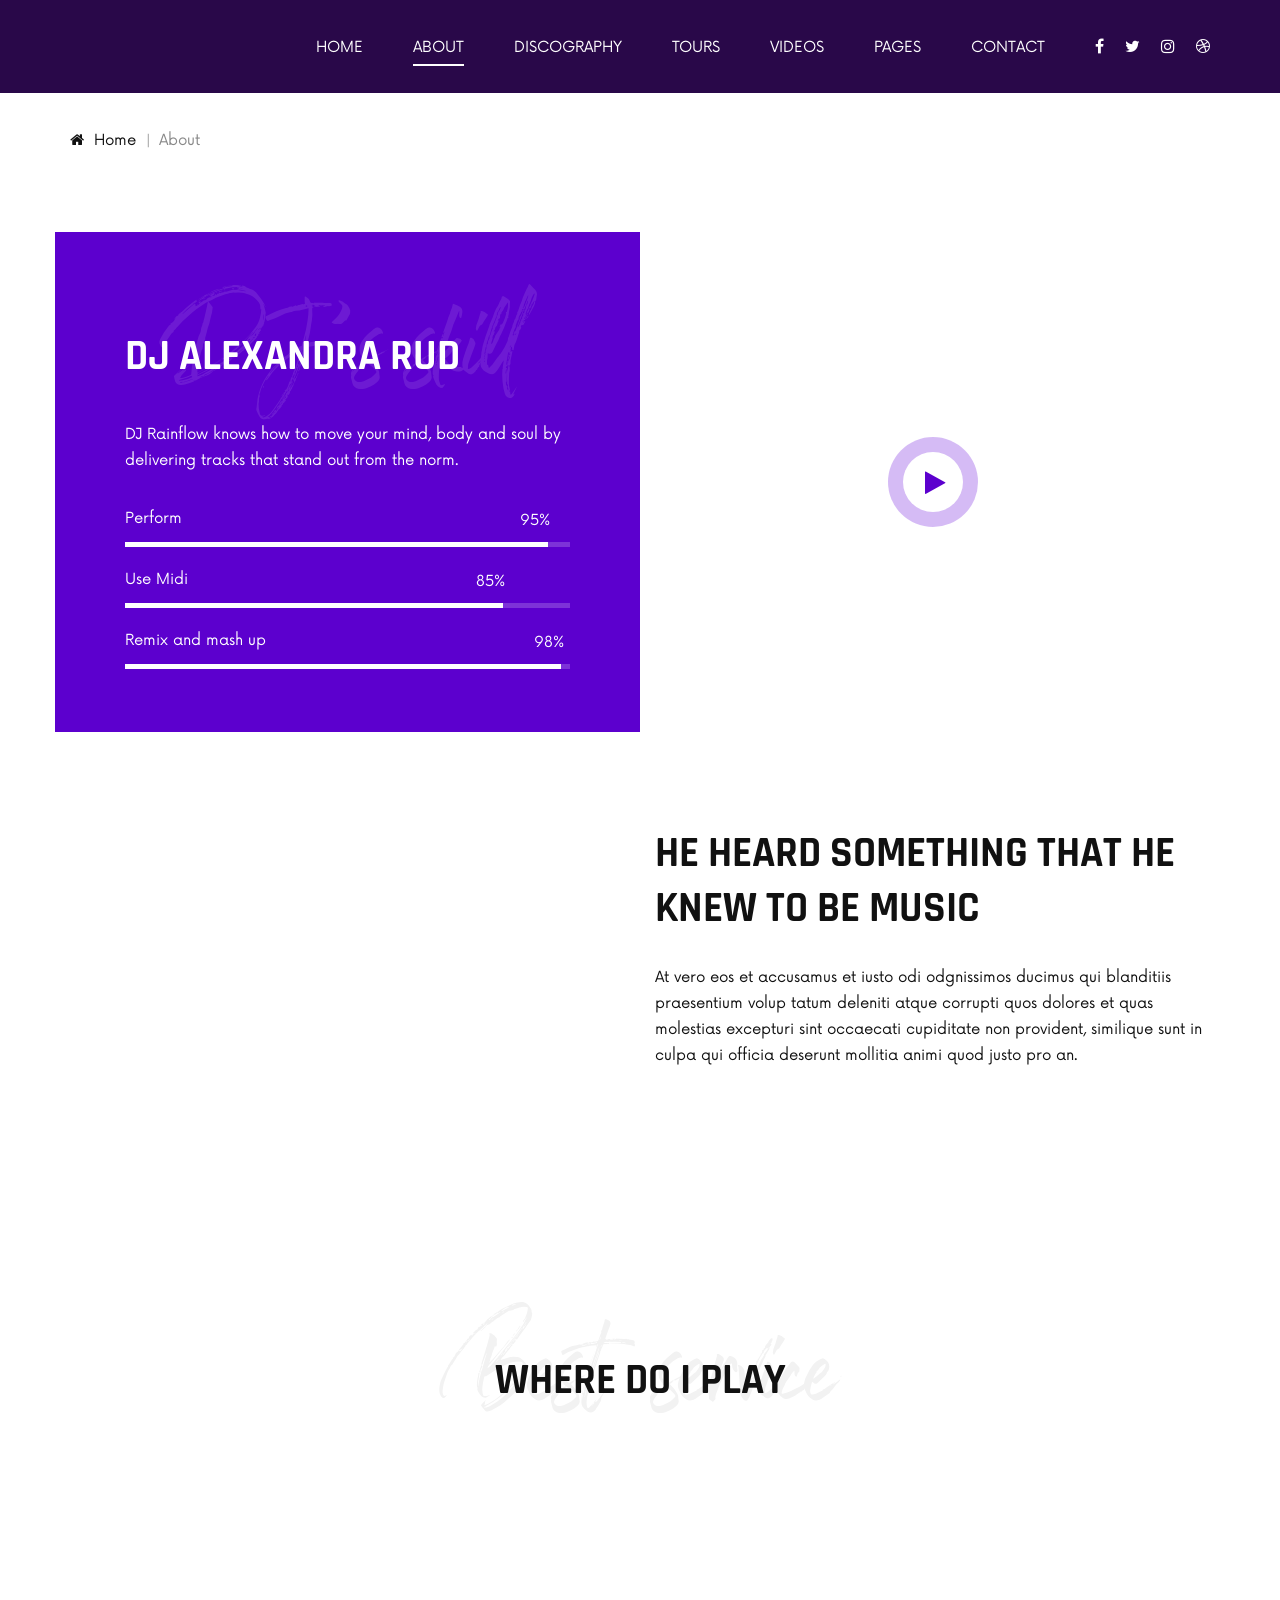
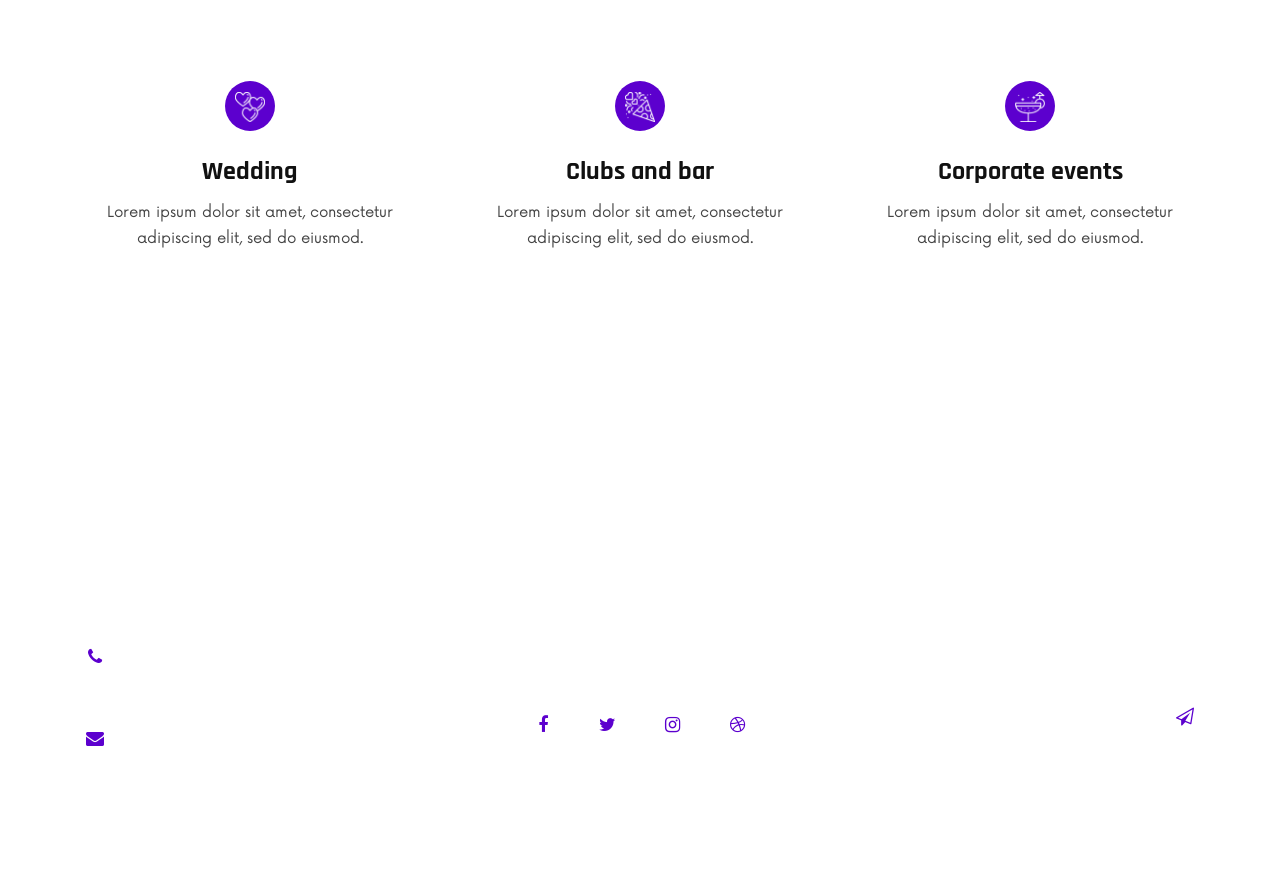
==== about.html @ 5b2b5be5 "git commit -m "Initial commit"" ====
<!DOCTYPE html>
<html lang="zxx">

<head>
    <meta charset="UTF-8">
    <meta name="description" content="DJoz Template">
    <meta name="keywords" content="DJoz, unica, creative, html">
    <meta name="viewport" content="width=device-width, initial-scale=1.0">
    <meta http-equiv="X-UA-Compatible" content="ie=edge">
    <title>DJoz | Template</title>

    <!-- Google Font -->
    <link href="https://fonts.googleapis.com/css2?family=Rajdhani:wght@400;500;600;700&display=swap" rel="stylesheet">

    <!-- Css Styles -->
    <link rel="stylesheet" href="css/bootstrap.min.css" type="text/css">
    <link rel="stylesheet" href="css/font-awesome.min.css" type="text/css">
    <link rel="stylesheet" href="css/barfiller.css" type="text/css">
    <link rel="stylesheet" href="css/nowfont.css" type="text/css">
    <link rel="stylesheet" href="css/rockville.css" type="text/css">
    <link rel="stylesheet" href="css/magnific-popup.css" type="text/css">
    <link rel="stylesheet" href="css/owl.carousel.min.css" type="text/css">
    <link rel="stylesheet" href="css/slicknav.min.css" type="text/css">
    <link rel="stylesheet" href="css/style.css" type="text/css">
</head>

<body>
    <!-- Page Preloder -->
    <div id="preloder">
        <div class="loader"></div>
    </div>

    <!-- Header Section Begin -->
    <header class="header header--normal">
        <div class="container">
            <div class="row">
                <div class="col-lg-2 col-md-2">
                    <div class="header__logo">
                        <a href="./index.html"><img src="img/logo.png" alt=""></a>
                    </div>
                </div>
                <div class="col-lg-10 col-md-10">
                    <div class="header__nav">
                        <nav class="header__menu mobile-menu">
                            <ul>
                                <li><a href="./index.html">Home</a></li>
                                <li class="active"><a href="./about.html">About</a></li>
                                <li><a href="./discography.html">Discography</a></li>
                                <li><a href="./tours.html">Tours</a></li>
                                <li><a href="./videos.html">Videos</a></li>
                                <li><a href="#">Pages</a>
                                    <ul class="dropdown">
                                        <li><a href="./about.html">About</a></li>
                                        <li><a href="./blog.html">Blog</a></li>
                                        <li><a href="./blog-details.html">Blog Details</a></li>
                                    </ul>
                                </li>
                                <li><a href="./contact.html">Contact</a></li>
                            </ul>
                        </nav>
                        <div class="header__right__social">
                            <a href="#"><i class="fa fa-facebook"></i></a>
                            <a href="#"><i class="fa fa-twitter"></i></a>
                            <a href="#"><i class="fa fa-instagram"></i></a>
                            <a href="#"><i class="fa fa-dribbble"></i></a>
                        </div>
                    </div>
                </div>
            </div>
            <div id="mobile-menu-wrap"></div>
        </div>
    </header>
    <!-- Header Section End -->

    <!-- Breadcrumb Begin -->
    <div class="breadcrumb-option">
        <div class="container">
            <div class="row">
                <div class="col-lg-12">
                    <div class="breadcrumb__links">
                        <a href="#"><i class="fa fa-home"></i> Home</a>
                        <span>About</span>
                    </div>
                </div>
            </div>
        </div>
    </div>
    <!-- Breadcrumb End -->

    <!-- Skills Section Begin -->
    <section class="skills spad">
        <div class="container">
            <div class="row">
                <div class="col-lg-6 p-0">
                    <div class="skills__content">
                        <div class="section-title">
                            <h2>DJ Alexandra Rud</h2>
                            <h1>DJ’s skill</h1>
                        </div>
                        <p>DJ Rainflow knows how to move your mind, body and soul by delivering tracks that stand out
                            from the norm.</p>
                        <div class="skill__bar__item">
                            <p>Perform</p>
                            <div id="bar1" class="barfiller">
                                <span class="tip"></span>
                                <span class="fill" data-percentage="95"></span>
                            </div>
                        </div>
                        <div class="skill__bar__item">
                            <p>Use Midi</p>
                            <div id="bar2" class="barfiller">
                                <span class="tip"></span>
                                <span class="fill" data-percentage="85"></span>
                            </div>
                        </div>
                        <div class="skill__bar__item">
                            <p>Remix and mash up</p>
                            <div id="bar3" class="barfiller">
                                <span class="tip"></span>
                                <span class="fill" data-percentage="98"></span>
                            </div>
                        </div>
                    </div>
                </div>
                <div class="col-lg-6 p-0">
                    <div class="skills__video set-bg" data-setbg="img/skill-video.jpg">
                        <a href="https://www.youtube.com/watch?v=S19UcWdOA-I?autoplay=1" class="play-btn video-popup"><i class="fa fa-play"></i></a>
                    </div>
                </div>
            </div>
        </div>
    </section>
    <!-- Skills Section End -->

    <!-- About Section Begin -->
    <section class="about about--page spad">
        <div class="container">
            <div class="row">
                <div class="col-lg-6">
                    <div class="about__pic">
                        <img src="img/about/about.png" alt="">
                    </div>
                </div>
                <div class="col-lg-6">
                    <div class="about__text">
                        <div class="section-title">
                            <h2>He heard something that he knew to be music</h2>
                        </div>
                        <p>At vero eos et accusamus et iusto odi odgnissimos ducimus qui blanditiis praesentium volup
                            tatum deleniti atque corrupti quos dolores et quas molestias excepturi sint occaecati
                            cupiditate non provident, similique sunt in culpa qui officia deserunt mollitia animi quod
                            justo pro an.</p>
                        <img src="img/about/signature.png" alt="">
                    </div>
                </div>
            </div>
        </div>
    </section>
    <!-- About Section End -->

    <!-- About Pic Begin -->
    <div class="about-pic">
        <div class="container-fluid">
            <div class="row">
                <div class="col-lg-6">
                    <div class="row">
                        <div class="col-lg-4 col-md-4 col-sm-4 p-0">
                            <img src="img/about/ap-1.jpg" alt="">
                            <img src="img/about/ap-2.jpg" alt="">
                        </div>
                        <div class="col-lg-8 col-md-8 col-sm-8 p-0">
                            <img src="img/about/ap-3.jpg" alt="">
                        </div>
                    </div>
                </div>
                <div class="col-lg-6">
                    <div class="row">
                        <div class="col-lg-8 col-md-8 col-sm-8 p-0">
                            <img src="img/about/ap-4.jpg" alt="">
                        </div>
                        <div class="col-lg-4 col-md-4 col-sm-4 p-0">
                            <img src="img/about/ap-5.jpg" alt="">
                        </div>
                        <div class="col-lg-4 col-md-4 col-sm-4 p-0">
                            <img src="img/about/ap-6.jpg" alt="">
                        </div>
                        <div class="col-lg-8 col-md-8 col-sm-8 p-0">
                            <img src="img/about/ap-7.jpg" alt="">
                        </div>
                    </div>
                </div>
            </div>
        </div>
    </div>
    <!-- About Pic End -->

    <!-- About Services Section Begin -->
    <section class="about-services spad">
        <div class="container">
            <div class="row">
                <div class="col-lg-12">
                    <div class="section-title center-title">
                        <h2>WHERE DO I PLAY</h2>
                        <h1>Best service</h1>
                    </div>
                </div>
            </div>
            <div class="row">
                <div class="col-lg-4 col-md-6 col-sm-6">
                    <div class="about__services__item">
                        <div class="about__services__item__pic set-bg" data-setbg="img/services/as-1.jpg">
                            <div class="icon">
                                <img src="img/services/as-icon-1.png" alt="">
                            </div>
                        </div>
                        <div class="about__services__item__text">
                            <h4>Wedding</h4>
                            <p>Lorem ipsum dolor sit amet, consectetur adipiscing elit, sed do eiusmod.</p>
                        </div>
                    </div>
                </div>
                <div class="col-lg-4 col-md-6 col-sm-6">
                    <div class="about__services__item">
                        <div class="about__services__item__pic set-bg" data-setbg="img/services/as-2.jpg">
                            <div class="icon">
                                <img src="img/services/as-icon-2.png" alt="">
                            </div>
                        </div>
                        <div class="about__services__item__text">
                            <h4>Clubs and bar</h4>
                            <p>Lorem ipsum dolor sit amet, consectetur adipiscing elit, sed do eiusmod.</p>
                        </div>
                    </div>
                </div>
                <div class="col-lg-4 col-md-6 col-sm-6">
                    <div class="about__services__item">
                        <div class="about__services__item__pic set-bg" data-setbg="img/services/as-3.jpg">
                            <div class="icon">
                                <img src="img/services/as-icon-3.png" alt="">
                            </div>
                        </div>
                        <div class="about__services__item__text">
                            <h4>Corporate events</h4>
                            <p>Lorem ipsum dolor sit amet, consectetur adipiscing elit, sed do eiusmod.</p>
                        </div>
                    </div>
                </div>
            </div>
        </div>
    </section>
    <!-- About Services Section End -->

    <!-- Footer Section Begin -->
    <footer class="footer footer--normal spad set-bg" data-setbg="img/footer-bg.png">
        <div class="container">
            <div class="row">
                <div class="col-lg-3 col-md-6">
                    <div class="footer__address">
                        <ul>
                            <li>
                                <i class="fa fa-phone"></i>
                                <p>Phone</p>
                                <h6>+91 999 999 9999</h6>
                            </li>
                            <li>
                                <i class="fa fa-envelope"></i>
                                <p>Email</p>
                                <h6>DJ.Music@gmail.com</h6>
                            </li>
                        </ul>
                    </div>
                </div>
                <div class="col-lg-4 offset-lg-1 col-md-6">
                    <div class="footer__social">
                        <h2>DJoz</h2>
                        <div class="footer__social__links">
                            <a href="#"><i class="fa fa-facebook"></i></a>
                            <a href="#"><i class="fa fa-twitter"></i></a>
                            <a href="#"><i class="fa fa-instagram"></i></a>
                            <a href="#"><i class="fa fa-dribbble"></i></a>
                        </div>
                    </div>
                </div>
                <div class="col-lg-3 offset-lg-1 col-md-6">
                    <div class="footer__newslatter">
                        <h4>Stay With me</h4>
                        <form action="#">
                            <input type="text" placeholder="Email">
                            <button type="submit"><i class="fa fa-send-o"></i></button>
                        </form>
                    </div>
                </div>
            </div>
        </div>
    </footer>
    <!-- Footer Section End -->

    <!-- Js Plugins -->
    <script src="js/jquery-3.3.1.min.js"></script>
    <script src="js/bootstrap.min.js"></script>
    <script src="js/jquery.magnific-popup.min.js"></script>
    <script src="js/jquery.nicescroll.min.js"></script>
    <script src="js/jquery.barfiller.js"></script>
    <script src="js/jquery.countdown.min.js"></script>
    <script src="js/jquery.slicknav.js"></script>
    <script src="js/owl.carousel.min.js"></script>
    <script src="js/main.js"></script>

    <!-- Music Plugin -->
    <script src="js/jquery.jplayer.min.js"></script>
    <script src="js/jplayerInit.js"></script>
</body>

</html>
---- css/barfiller.css ----
.barfiller {
    width:100%;
    height:12px;
    background:#fcfcfc;
    border:1px solid #ccc;
    position:relative;
    margin-bottom:20px;
    box-shadow: inset 1px 4px 9px -6px rgba(0,0,0,.5); 
    -moz-box-shadow: inset 1px 4px 9px -6px rgba(0,0,0,.5); 
}

.barfiller .fill {
    display:block;
    position:relative;
    width:0px;
    height:100%;
    background:#333;
    z-index:1;
}

.barfiller .tipWrap {
    display:none;
}

.barfiller .tip {
    margin-top:-30px;
    padding:2px 4px;
    font-size:11px;
    color:#fff;
    left:0px;
    position:absolute;
    z-index:2;
    background: #333;
} 

.barfiller .tip:after {
    border:solid;
    border-color:rgba(0,0,0,.8) transparent;
    border-width:6px 6px 0 6px;
    content:"";
    display:block;
    position:absolute;
    left:9px;
    top:100%;
    z-index:9
}
---- css/nowfont.css ----
/* #### Generated By: http://www.cufonfonts.com #### */

@font-face {
font-family: 'Now Regular';
font-style: normal;
font-weight: normal;
src: local('Now Regular'), url('../fonts/Now-Regular.woff') format('woff');
}


@font-face {
font-family: 'Now Thin';
font-style: normal;
font-weight: normal;
src: local('Now Thin'), url('../fonts/Now-Thin.woff') format('woff');
}


@font-face {
font-family: 'Now Light';
font-style: normal;
font-weight: normal;
src: local('Now Light'), url('../fonts/Now-Light.woff') format('woff');
}


@font-face {
font-family: 'Now Medium';
font-style: normal;
font-weight: normal;
src: local('Now Medium'), url('../fonts/Now-Medium.woff') format('woff');
}


@font-face {
font-family: 'Now Bold';
font-style: normal;
font-weight: normal;
src: local('Now Bold'), url('../fonts/Now-Bold.woff') format('woff');
}


@font-face {
font-family: 'Now Black';
font-style: normal;
font-weight: normal;
src: local('Now Black'), url('../fonts/Now-Black.woff') format('woff');
}
---- css/rockville.css ----
@font-face {
font-family: 'Rockville Solid Regular';
font-style: normal;
font-weight: normal;
src: local('Rockville Solid Regular'), url('../fonts/Rockville Solid.woff') format('woff');
}
---- css/style.css ----
/******************************************************************
  Template Name: DJoz
  Description:  DJoz Music HTML Template
  Author: Colorlib
  Author URI: https://colorlib.com
  Version: 1.0
  Created: Colorlib
******************************************************************/

/*------------------------------------------------------------------
[Table of contents]

1.  Template default CSS
	1.1	Variables
	1.2	Mixins
	1.3	Flexbox
	1.4	Reset
2.  Helper Css
3.  Header Section
4.  Hero Section
5.  Services Section
6.  Track Section
7.  Countdown Section
8.  Team Section
9.  Contact
10.  Footer Style
-------------------------------------------------------------------*/

/*----------------------------------------*/

/* Template default CSS
/*----------------------------------------*/

html,
body {
	height: 100%;
	font-family: "Now Regular";
	-webkit-font-smoothing: antialiased;
}

h1,
h2,
h3,
h4,
h5,
h6 {
	margin: 0;
	color: #111111;
	font-weight: 400;
	font-family: "Rajdhani", sans-serif;
}

h1 {
	font-size: 70px;
}

h2 {
	font-size: 36px;
}

h3 {
	font-size: 30px;
}

h4 {
	font-size: 24px;
}

h5 {
	font-size: 18px;
}

h6 {
	font-size: 16px;
}

p {
	font-size: 15px;
	font-family: "Now Regular";
	color: #444444;
	font-weight: 400;
	line-height: 26px;
	margin: 0 0 15px 0;
}

img {
	max-width: 100%;
}

input:focus,
select:focus,
button:focus,
textarea:focus {
	outline: none;
}

a:hover,
a:focus {
	text-decoration: none;
	outline: none;
	color: #ffffff;
}

ul,
ol {
	padding: 0;
	margin: 0;
}

/*---------------------
  Helper CSS
-----------------------*/

.section-title {
	margin-bottom: 40px;
	position: relative;
	z-index: 1;
}

.section-title.center-title {
	text-align: center;
}

.section-title h2 {
	font-size: 42px;
	color: #111111;
	font-weight: 700;
	text-transform: uppercase;
}

.section-title h1 {
	font-size: 100px;
	color: #f2f2f2;
	font-family: "Rockville Solid Regular";
	position: absolute;
	left: 0;
	top: -45px;
	width: 100%;
	z-index: -1;
}

.set-bg {
	background-repeat: no-repeat;
	background-size: cover;
	background-position: top center;
}

.spad {
	padding-top: 100px;
	padding-bottom: 100px;
}

.text-white h1,
.text-white h2,
.text-white h3,
.text-white h4,
.text-white h5,
.text-white h6,
.text-white p,
.text-white span,
.text-white li,
.text-white a {
	color: #fff;
}

/* buttons */

.primary-btn {
	display: inline-block;
	font-size: 15px;
	text-transform: uppercase;
	padding: 14px 25px 12px;
	color: #ffffff;
	background: #5c00ce;
	letter-spacing: 2px;
}

.primary-btn.border-btn {
	background: transparent;
	border: 2px solid #5c00ce;
	color: #111111;
}

.site-btn {
	font-size: 15px;
	color: #ffffff;
	background: #5c00ce;
	font-weight: 700;
	letter-spacing: 2px;
	border: none;
	text-transform: uppercase;
	display: inline-block;
	padding: 14px 30px;
	width: 100%;
}

/* Preloder */

#preloder {
	position: fixed;
	width: 100%;
	height: 100%;
	top: 0;
	left: 0;
	z-index: 999999;
	background: #000;
}

.loader {
	width: 40px;
	height: 40px;
	position: absolute;
	top: 50%;
	left: 50%;
	margin-top: -13px;
	margin-left: -13px;
	border-radius: 60px;
	animation: loader 0.8s linear infinite;
	-webkit-animation: loader 0.8s linear infinite;
}

@keyframes loader {
	0% {
		-webkit-transform: rotate(0deg);
		transform: rotate(0deg);
		border: 4px solid #f44336;
		border-left-color: transparent;
	}
	50% {
		-webkit-transform: rotate(180deg);
		transform: rotate(180deg);
		border: 4px solid #673ab7;
		border-left-color: transparent;
	}
	100% {
		-webkit-transform: rotate(360deg);
		transform: rotate(360deg);
		border: 4px solid #f44336;
		border-left-color: transparent;
	}
}

@-webkit-keyframes loader {
	0% {
		-webkit-transform: rotate(0deg);
		border: 4px solid #f44336;
		border-left-color: transparent;
	}
	50% {
		-webkit-transform: rotate(180deg);
		border: 4px solid #673ab7;
		border-left-color: transparent;
	}
	100% {
		-webkit-transform: rotate(360deg);
		border: 4px solid #f44336;
		border-left-color: transparent;
	}
}

/*---------------------
  Header
-----------------------*/

.header {
	background: rgba(42, 1, 74, 0.5);
	position: absolute;
	left: 0;
	top: 0;
	width: 100%;
	z-index: 9;
}

.header.header--normal {
	position: relative;
	background: #290849;
}

.header__logo {
	padding: 20px 0 25px;
}

.header__logo a {
	display: inline-block;
}

.header__nav {
	text-align: right;
}

.header__menu {
	padding: 31px 0 27px;
	display: inline-block;
	margin-right: 45px;
}

.header__menu ul li {
	list-style: none;
	display: inline-block;
	margin-right: 45px;
	position: relative;
}

.header__menu ul li.active a:after {
	opacity: 1;
}

.header__menu ul li:hover a:after {
	opacity: 1;
}

.header__menu ul li:hover .dropdown {
	top: 34px;
	opacity: 1;
	visibility: visible;
}

.header__menu ul li:last-child {
	margin-right: 0;
}

.header__menu ul li .dropdown {
	position: absolute;
	left: 0;
	top: 56px;
	width: 150px;
	background: #111111;
	text-align: left;
	padding: 2px 0;
	z-index: 9;
	opacity: 0;
	visibility: hidden;
	-webkit-transition: all, 0.3s;
	-o-transition: all, 0.3s;
	transition: all, 0.3s;
}

.header__menu ul li .dropdown li {
	display: block;
	margin-right: 0;
}

.header__menu ul li .dropdown li a {
	font-size: 14px;
	color: #ffffff;
	font-weight: 400;
	padding: 8px 20px;
	text-transform: capitalize;
}

.header__menu ul li .dropdown li a:after {
	display: none;
}

.header__menu ul li a {
	font-size: 15px;
	text-transform: uppercase;
	color: #ffffff;
	display: block;
	padding: 6px 0;
	position: relative;
}

.header__menu ul li a:after {
	position: absolute;
	left: 0;
	bottom: 0;
	width: 100%;
	height: 2px;
	background: #ffffff;
	content: "";
	-webkit-transition: all, 0.5s;
	-o-transition: all, 0.5s;
	transition: all, 0.5s;
	opacity: 0;
}

.header__right__social {
	display: inline-block;
}

.header__right__social a {
	display: inline-block;
	font-size: 16px;
	color: #ffffff;
	margin-right: 16px;
}

.header__right__social a:last-child {
	margin-right: 0;
}

.slicknav_menu {
	display: none;
}

/*---------------------
  Hero
-----------------------*/

.hero {
	padding-top: 400px;
	padding-bottom: 295px;
	position: relative;
}

.hero__text {
	text-align: center;
}

.hero__text span {
	color: #ffffff;
	text-transform: uppercase;
	letter-spacing: 6px;
}

.hero__text h1 {
	font-size: 110px;
	font-family: "Rockville Solid Regular";
	color: #ffffff;
	margin-bottom: 20px;
	margin-top: 22px;
}

.hero__text p {
	color: #ffffff;
	margin-bottom: 20px;
}

.hero__text .play-btn {
	font-size: 26px;
	color: #5c00ce;
	height: 90px;
	width: 90px;
	border-radius: 50%;
	background: rgba(255, 255, 255, 0.3);
	display: inline-block;
	line-height: 90px;
	text-align: center;
	position: relative;
	z-index: 1;
}

.hero__text .play-btn i {
	position: relative;
	top: 2px;
	left: 2px;
}

.hero__text .play-btn:after {
	position: absolute;
	left: 15px;
	top: 15px;
	height: 60px;
	width: 60px;
	background: #ffffff;
	border-radius: 50%;
	content: "";
	z-index: -1;
}

.linear__icon {
	position: absolute;
	left: 50%;
	bottom: 0;
	margin-left: -16px;
	-webkit-animation: mymove 0.5s infinite alternate;
	animation: mymove 0.5s infinite alternate;
}

.linear__icon i {
	font-size: 50px;
	color: #5c00ce;
}

@-webkit-keyframes mymove {
	0% {
		bottom: 0;
	}
	100% {
		bottom: -10px;
	}
}

@keyframes mymove {
	0% {
		bottom: 0;
	}
	100% {
		bottom: -10px;
	}
}

/*---------------------
  Events
-----------------------*/

.event {
	padding-bottom: 60px;
}

.event .section-title {
	margin-bottom: 10px;
	position: relative;
}

.event .section-title:after {
	position: absolute;
	right: 46px;
	top: 25px;
	height: 2px;
	width: 775px;
	background: rgba(225, 225, 225, 0.3);
	content: "";
	z-index: -1;
}

.event__slider .col-lg-4 {
	max-width: 100%;
}

.event__slider.owl-carousel .owl-stage-outer {
	padding-top: 30px;
	padding-bottom: 40px;
}

.event__slider.owl-carousel .owl-nav {
	position: absolute;
	right: 15px;
	top: -50px;
}

.event__slider.owl-carousel .owl-nav button {
	font-size: 22px;
	color: #111111;
	opacity: 0.5;
	margin-right: 10px;
}

.event__slider.owl-carousel .owl-nav button:last-child {
	margin-right: 0;
}

.event__item {
	-webkit-box-shadow: 0px 3px 15px rgba(22, 41, 124, 0.1);
	box-shadow: 0px 3px 15px rgba(22, 41, 124, 0.1);
}

.event__item__pic {
	height: 360px;
	position: relative;
}

.event__item__pic .tag-date {
	position: absolute;
	left: 0;
	bottom: -21px;
	width: 100%;
	text-align: center;
}

.event__item__pic .tag-date span {
	font-size: 15px;
	color: #ffffff;
	display: inline-block;
	background: #5c00ce;
	padding: 12px 8px 9px 20px;
}

.event__item__text {
	text-align: center;
	padding: 45px 10px 25px;
}

.event__item__text h4 {
	font-size: 26px;
	font-weight: 700;
	color: #111111;
	margin-bottom: 10px;
}

.event__item__text p {
	color: #888888;
	margin-bottom: 0;
}

.event__item__text p i {
	color: #5c00ce;
	margin-right: 8px;
	font-size: 17px;
}

/*---------------------
  Track
-----------------------*/

.track {
	padding-top: 120px;
	padding-bottom: 40px;
	overflow: hidden;
}

.track .section-title {
	margin-bottom: 105px;
}

.track__content {
	height: 502px;
	overflow-y: auto;
}

.track__all {
	text-align: right;
	margin-bottom: 100px;
}

.jp-play {
	position: relative;
	height: 50px;
	width: 50px;
	background: transparent;
	border: 2px solid #e1e1e1;
	border-radius: 50%;
}

.jp-play:after {
	position: absolute;
	display: block;
	left: 17px;
	top: 12px;
	width: 16px;
	height: 20px;
	background: url(../img/play-default.png);
	content: "";
}

.jp-state-playing .jp-play {
	background: #5c00ce !important;
	border-color: #5c00ce !important;
}

.jp-state-playing .jp-play:after {
	background: url(../img/pause.png) !important;
	left: 15px;
	top: 12px;
}

.jp-audio .jp-play:focus {
	background: #5c00ce !important;
	border-color: #5c00ce !important;
}

.jp-audio .jp-play:focus:after {
	background: url(../img/play.png);
}

.jp-seek-bar>div {
	height: 5px;
	background: #e1e1e1;
	cursor: pointer;
	width: 245px;
}

.player_bars {
	width: 350px;
	display: table;
	padding-left: 50px;
	position: relative;
	padding-top: 25px;
	float: left;
	margin-right: 30px;
}

.jp-play-bar {
	position: relative;
	height: 100%;
	background: #5c00ce;
	overflow: visible !important;
}

.jp-current-time {
	font-size: 15px;
	color: #111111;
	position: absolute;
	left: -50px;
	top: -9px;
}

.jp-duration {
	font-size: 15px;
	color: #111111;
	position: absolute;
	right: 0;
	top: 16px;
}

.player_controls_box {
	width: 50px;
	float: left;
	margin-right: 20px;
}

.jp-mute {
	font-size: 18px;
	border: none;
	background: none;
	color: #111111;
	position: absolute;
	left: 0;
	top: 13px;
}

.jp-volume-bar {
	height: 5px;
	width: 70px;
	background: #e1e1e1;
	cursor: pointer;
}

.jp-volume-bar-value {
	background: #5c00ce;
	height: 100%;
}

.jp-volume-controls {
	position: relative;
	width: 95px;
	float: left;
	padding-left: 30px;
	padding-top: 25px;
}

.single_player_container {
	overflow: hidden;
	margin-bottom: 40px;
}

.single_player_container:last-child {
	margin-bottom: 0;
}

.single_player_container h4 {
	font-size: 26px;
	color: #111111;
	font-weight: 700;
	margin-bottom: 20px;
	text-transform: uppercase;
}

.track__pic {
	position: relative;
	z-index: 1;
}

.track__pic:after {
	position: absolute;
	left: 0;
	top: 0;
	width: 100%;
	height: 100%;
	background: #f5f5f5;
	content: "";
	z-index: -1;
}

.track__pic img {
	position: relative;
	top: -50px;
	width: calc(100% - 40px);
	margin-left: 40px;
	height: 502px;
}

/*---------------------
  Youtube
-----------------------*/

.youtube {
	padding-bottom: 50px;
}

.youtube .section-title {
	text-align: center;
}

.youtube .section-title h1 {
	font-size: 90px;
}

.youtube__item {
	-webkit-transition: all, 0.3s;
	-o-transition: all, 0.3s;
	transition: all, 0.3s;
	margin-bottom: 30px;
}

.youtube__item:hover {
	-webkit-box-shadow: 0px 3px 30px rgba(22, 41, 124, 0.1);
	box-shadow: 0px 3px 30px rgba(22, 41, 124, 0.1);
}

.youtube__item__pic {
	height: 240px;
	display: -webkit-box;
	display: -ms-flexbox;
	display: flex;
	-webkit-box-align: center;
	-ms-flex-align: center;
	align-items: center;
	-webkit-box-pack: center;
	-ms-flex-pack: center;
	justify-content: center;
}

.youtube__item__pic .play-btn {
	font-size: 16px;
	color: #5c00ce;
	height: 60px;
	width: 60px;
	border-radius: 50%;
	background: rgba(255, 255, 255, 0.3);
	display: inline-block;
	line-height: 60px;
	text-align: center;
	position: relative;
	z-index: 1;
}

.youtube__item__pic .play-btn i {
	position: relative;
	top: 2px;
	left: 2px;
}

.youtube__item__pic .play-btn:after {
	position: absolute;
	left: 10px;
	top: 10px;
	height: 40px;
	width: 40px;
	background: #ffffff;
	border-radius: 50%;
	content: "";
	z-index: -1;
}

.youtube__item__text {
	padding: 25px 30px 20px 20px;
	background: #ffffff;
}

.youtube__item__text h4 {
	font-size: 26px;
	color: #111111;
	line-height: 34px;
	font-weight: 700;
}

/*---------------------
  Countdown
-----------------------*/

.countdown {
	padding-bottom: 560px;
}

.countdown.countdown--page {
	padding-top: 150px;
	padding-bottom: 150px;
}

.countdown__text {
	text-align: center;
	margin-bottom: 36px;
}

.countdown__text h1 {
	font-size: 90px;
	color: #ffffff;
	font-family: "Rockville Solid Regular";
	color: #ffffff;
	margin-bottom: 25px;
}

.countdown__text h4 {
	font-size: 26px;
	font-family: "Now Regular";
	color: #ffffff;
	text-transform: uppercase;
	letter-spacing: 4px;
}

.countdown__timer {
	text-align: center;
	margin-bottom: 30px;
}

.countdown__item {
	display: inline-block;
	margin-right: 80px;
	margin-bottom: 30px;
}

.countdown__item:last-child {
	margin-right: 0;
}

.countdown__item span {
	font-size: 90px;
	font-family: "Rajdhani", sans-serif;
	font-weight: 700;
	color: #ffffff;
	display: block;
	line-height: 100px;
}

.countdown__item p {
	color: #ffffff;
	letter-spacing: 4px;
	text-transform: uppercase;
	margin-bottom: 0;
}

.buy__tickets {
	text-align: center;
}

/*---------------------
  Discography
-----------------------*/

.discography {
	padding-bottom: 40px;
	padding-top: 120px;
	overflow: hidden;
}

.discography .section-title {
	margin-bottom: 90px;
}

.discography__item {
	margin-bottom: 45px;
	-webkit-box-shadow: 0px 5px 10px rgba(22, 41, 124, 0.1);
	box-shadow: 0px 5px 10px rgba(22, 41, 124, 0.1);
}

.discography__item__pic img {
	min-width: 100%;
}

.discography__item__text {
	padding: 25px 30px 35px;
	text-align: center;
}

.discography__item__text span {
	font-size: 18px;
	color: #5c00ce;
	font-weight: 700;
}

.discography__item__text h4 {
	font-size: 22px;
	text-transform: uppercase;
	color: #111111;
	margin-top: 10px;
	margin-bottom: 25px;
}

.discography__item__text a {
	display: inline-block;
	margin-right: 10px;
}

.discography__item__text a:last-child {
	margin-right: 0;
}

.pagination__links {
	text-align: center;
	padding-top: 10px;
}

.pagination__links.blog__pagination {
	text-align: left;
}

.pagination__links a {
	display: inline-block;
	font-size: 15px;
	color: #111111;
	text-transform: uppercase;
	letter-spacing: 2px;
	background: #f2f2f2;
	-webkit-transition: all, 0.3s;
	-o-transition: all, 0.3s;
	transition: all, 0.3s;
	margin-right: 6px;
	margin-bottom: 5px;
	padding: 14px 22px 12px;
}

.pagination__links a:last-child {
	margin-right: 0;
}

.pagination__links a:hover {
	background: #290849;
	color: #ffffff;
}

/*---------------------
  Footer
-----------------------*/

.footer {
	padding-top: 300px;
	padding-bottom: 60px;
	margin-top: -547px;
	height: 549px;
}

.footer.footer--normal {
	margin-top: 0;
}

.footer__address {
	margin-bottom: 50px;
}

.footer__address ul li {
	list-style: none;
	padding-left: 70px;
	position: relative;
	margin-bottom: 30px;
}

.footer__address ul li:last-child {
	margin-bottom: 0;
}

.footer__address ul li i {
	font-size: 18px;
	color: #5c00ce;
	height: 50px;
	width: 50px;
	background: #ffffff;
	border-radius: 50%;
	line-height: 50px;
	text-align: center;
	position: absolute;
	left: 0;
	top: 0;
}

.footer__address ul li p {
	color: #ffffff;
	opacity: 0.7;
	margin-bottom: 8px;
}

.footer__address ul li h6 {
	font-size: 15px;
	font-weight: 700;
	color: #ffffff;
}

.footer__social {
	text-align: center;
	position: relative;
	margin-bottom: 50px;
}

.footer__social::before {
	position: absolute;
	left: -46px;
	top: 3px;
	width: 1px;
	height: 130px;
	background: rgba(255, 255, 255, 0.2);
	content: "";
}

.footer__social::after {
	position: absolute;
	right: -50px;
	top: 3px;
	width: 1px;
	height: 130px;
	background: rgba(255, 255, 255, 0.2);
	content: "";
}

.footer__social h2 {
	color: #ffffff;
	font-weight: 700;
	margin-bottom: 25px;
}

.footer__social .footer__social__links a {
	font-size: 18px;
	color: #5c00ce;
	height: 50px;
	width: 50px;
	background: #ffffff;
	border-radius: 50%;
	line-height: 50px;
	text-align: center;
	display: inline-block;
	margin-right: 10px;
}

.footer__social .footer__social__links a:last-child {
	margin-right: 0;
}

.footer__newslatter {
	margin-bottom: 50px;
}

.footer__newslatter h4 {
	font-size: 26px;
	color: #ffffff;
	font-weight: 700;
	margin-bottom: 30px;
}

.footer__newslatter form {
	position: relative;
}

.footer__newslatter form input {
	height: 50px;
	font-size: 15px;
	color: #ffffff;
	width: 100%;
	background: transparent;
	border: 1px solid rgba(255, 255, 255, 0.2);
	padding-left: 20px;
}

.footer__newslatter form input::-webkit-input-placeholder {
	color: #ffffff;
}

.footer__newslatter form input::-moz-placeholder {
	color: #ffffff;
}

.footer__newslatter form input:-ms-input-placeholder {
	color: #ffffff;
}

.footer__newslatter form input::-ms-input-placeholder {
	color: #ffffff;
}

.footer__newslatter form input::placeholder {
	color: #ffffff;
}

.footer__newslatter form button {
	font-size: 18px;
	color: #5c00ce;
	position: absolute;
	right: 0;
	top: 0;
	height: 100%;
	padding: 0 16px;
	background: #ffffff;
	border: none;
}

.footer__copyright__text {
	text-align: center;
}

.footer__copyright__text p {
	color: #999999;
}

.footer__copyright__text a {
	color: #999999;
	text-decoration: underline;
}

.footer__copyright__text a:hover {
	color: #5c00ce;
}

.footer__copyright__text i {
	color: #c11;
}

/*---------------------
  Breadcrumb
-----------------------*/

.breadcrumb-option {
	padding-top: 35px;
}

.breadcrumb__links a {
	font-size: 15px;
	color: #111111;
	margin-right: 18px;
	display: inline-block;
	position: relative;
}

.breadcrumb__links a:after {
	position: absolute;
	right: -14px;
	top: 0;
	content: "|";
	color: #888888;
}

.breadcrumb__links a i {
	margin-right: 5px;
}

.breadcrumb__links span {
	font-size: 15px;
	color: #888888;
	display: inline-block;
}

/*---------------------
  About
-----------------------*/

.about {
	padding-top: 0;
}

.about.about--page {
	padding-top: 80px;
	padding-bottom: 80px;
}

.about.about--page .section-title {
	margin-bottom: 28px;
}

.about.about--page .section-title h2 {
	line-height: 55px;
}

.about.about--page .about__text {
	padding-top: 15px;
}

.about.about--page .about__text p {
	color: #111111;
}

.about__text {
	padding-top: 110px;
}

.about__text p {
	margin-bottom: 35px;
}

/*---------------------
  Skills
-----------------------*/

.skills {
	padding-bottom: 0;
	padding-top: 80px;
}

.skills__content {
	background: #5c00ce;
	height: 500px;
	padding: 100px 70px 60px;
}

.skills__content .section-title h2 {
	color: #ffffff;
}

.skills__content .section-title h1 {
	color: #ffffff;
	opacity: 0.1;
	text-align: center;
}

.skills__content p {
	color: #ffffff;
	margin-bottom: 32px;
}

.skill__bar__item {
	margin-bottom: 20px;
}

.skill__bar__item p {
	font-size: 15px;
	font-weight: 500;
	color: #ffffff;
	margin-bottom: 10px;
}

.skill__bar__item .barfiller {
	width: 100%;
	height: 5px;
	background: rgba(255, 255, 255, 0.2);
	border: none;
	margin-bottom: 0;
	-webkit-box-shadow: none;
	box-shadow: none;
}

.skill__bar__item .barfiller .tip {
	margin-top: -32px;
	padding: 0;
	font-size: 15px;
	color: #fff;
	background: transparent;
}

.skill__bar__item .barfiller .tip:after {
	display: none;
}

.skills__video {
	height: 500px;
	display: -webkit-box;
	display: -ms-flexbox;
	display: flex;
	-webkit-box-align: center;
	-ms-flex-align: center;
	align-items: center;
	-webkit-box-pack: center;
	-ms-flex-pack: center;
	justify-content: center;
}

.skills__video .play-btn {
	font-size: 26px;
	color: #5c00ce;
	height: 90px;
	width: 90px;
	border-radius: 50%;
	background: rgba(117, 31, 221, 0.3);
	display: inline-block;
	line-height: 90px;
	text-align: center;
	position: relative;
	z-index: 1;
}

.skills__video .play-btn i {
	position: relative;
	top: 2px;
	left: 2px;
}

.skills__video .play-btn:after {
	position: absolute;
	left: 15px;
	top: 15px;
	height: 60px;
	width: 60px;
	background: #ffffff;
	border-radius: 50%;
	content: "";
	z-index: -1;
}

/*---------------------
  About Pic
-----------------------*/

.about-pic {
	overflow: hidden;
}

.about-pic .container-fluid {
	padding-right: 0;
}

.about-pic img {
	min-width: 100%;
	margin-bottom: 10px;
	padding-right: 10px;
}

/*---------------------
  About Services
-----------------------*/

.about-services {
	padding-bottom: 50px;
}

.about-services .section-title {
	margin-bottom: 60px;
}

.about__services__item {
	-webkit-transition: all, 0.3s;
	-o-transition: all, 0.3s;
	transition: all, 0.3s;
}

.about__services__item:hover {
	-webkit-box-shadow: 0px 3px 30px rgba(22, 41, 124, 0.1);
	box-shadow: 0px 3px 30px rgba(22, 41, 124, 0.1);
}

.about__services__item__pic {
	height: 240px;
	position: relative;
}

.about__services__item__pic .icon {
	height: 50px;
	width: 50px;
	background: #5c00ce;
	border-radius: 50%;
	line-height: 50px;
	text-align: center;
	position: absolute;
	left: 0;
	right: 0;
	margin: 0 auto;
	bottom: -25px;
}

.about__services__item__text {
	text-align: center;
	padding: 50px 10px 30px;
}

.about__services__item__text h4 {
	font-size: 26px;
	color: #111111;
	font-weight: 700;
	margin-bottom: 12px;
}

.about__services__item__text p {
	margin-bottom: 0;
}

/*---------------------
  Feature
-----------------------*/

.feature {
	padding-bottom: 70px;
}

.feature.feature--about .section-title span {
	color: #0071e4;
}

.feature.feature--about .feature__item {
	background: #f5f5f5;
}

.feature.feature--about .feature__item h5 {
	color: #111111;
}

.feature__text {
	padding-top: 80px;
}

.feature__text .section-title {
	margin-bottom: 20px;
}

.feature__text p {
	margin-bottom: 26px;
}

.feature__item {
	background: #0c2b4b;
	text-align: center;
	padding: 40px 10px 35px;
	margin-bottom: 30px;
}

.feature__item.right-column {
	margin-top: 120px;
}

.feature__item h5 {
	font-weight: 700;
	text-transform: uppercase;
	color: #ffffff;
	margin-top: 25px;
}

/*---------------------
  Services
-----------------------*/

.services {
	overflow: hidden;
}

.services__left {
	height: 640px;
	display: -webkit-box;
	display: -ms-flexbox;
	display: flex;
	-webkit-box-align: center;
	-ms-flex-align: center;
	align-items: center;
	-webkit-box-pack: center;
	-ms-flex-pack: center;
	justify-content: center;
}

.services__left .play-btn {
	font-size: 26px;
	color: #ffffff;
	height: 90px;
	width: 90px;
	border-radius: 50%;
	background: -webkit-gradient(linear, left top, right top, from(rgba(127, 0, 173, 0.3)), to(rgba(93, 0, 206, 0.3)));
	background: -o-linear-gradient(left, rgba(127, 0, 173, 0.3), rgba(93, 0, 206, 0.3));
	background: linear-gradient(to right, rgba(127, 0, 173, 0.3), rgba(93, 0, 206, 0.3));
	display: inline-block;
	line-height: 90px;
	text-align: center;
	position: relative;
	z-index: 1;
}

.services__left .play-btn i {
	position: relative;
	top: 2px;
	left: 2px;
}

.services__left .play-btn:after {
	position: absolute;
	left: 15px;
	top: 15px;
	height: 60px;
	width: 60px;
	background: -webkit-gradient(linear, left top, right top, from(#7E00AD), to(#5C00CE));
	background: -o-linear-gradient(left, #7E00AD, #5C00CE);
	background: linear-gradient(to right, #7E00AD, #5C00CE);
	border-radius: 50%;
	content: "";
	z-index: -1;
}

.services__list {
	margin: 0;
}

.service__item {
	background: #5c00ce;
	height: 320px;
	padding: 70px 40px 40px 70px;
}

.service__item.deep-bg {
	background: #5400BC;
}

.service__item h4 {
	font-size: 26px;
	color: #ffffff;
	font-weight: 700;
	margin-top: 25px;
	margin-bottom: 10px;
}

.service__item p {
	color: #ffffff;
	margin-bottom: 0;
}

/*---------------------
  Tours
-----------------------*/

.tours {
	padding-top: 150px;
	padding-bottom: 60px;
}

.tours__item__text {
	padding-right: 30px;
	margin-bottom: 100px;
}

.tours__item__text.tours__item__text--right {
	padding-left: 30px;
	padding-right: 0;
}

.tours__item__text h2 {
	font-size: 42px;
	color: #111111;
	text-transform: uppercase;
	margin-bottom: 24px;
}

.tours__item__text .tours__text__widget {
	overflow: hidden;
	border-bottom: 2px solid #f2f2f2;
	padding-bottom: 38px;
}

.tours__item__text .tours__text__widget ul {
	float: left;
}

.tours__item__text .tours__text__widget ul li {
	list-style: none;
	font-size: 15px;
	color: #111111;
	padding-left: 35px;
	position: relative;
	margin-bottom: 10px;
}

.tours__item__text .tours__text__widget ul li:last-child {
	margin-bottom: 0;
}

.tours__item__text .tours__text__widget ul li i {
	color: #5c00ce;
	position: absolute;
	left: 0;
	top: 3px;
}

.tours__item__text .tours__text__widget ul li span {
	display: inline-block;
	padding-right: 8px;
	position: relative;
	margin-right: 5px;
}

.tours__item__text .tours__text__widget ul li span:last-child {
	padding-right: 0;
	margin-right: 0;
}

.tours__item__text .tours__text__widget ul li span:last-child:after {
	display: none;
}

.tours__item__text .tours__text__widget ul li span:after {
	position: absolute;
	right: 0;
	top: 0;
	content: "|";
}

.tours__item__text .tours__text__widget .price {
	font-size: 18px;
	color: #ffffff;
	font-weight: 700;
	display: inline-block;
	padding: 14px 25px 12px 30px;
	background: #5c00ce;
	float: right;
}

.tours__item__text .tours__text__desc {
	padding-top: 40px;
	margin-bottom: 65px;
}

.tours__item__text .tours__text__desc p {
	color: #111111;
	margin-bottom: 20px;
}

.tours__item__text .tours__text__desc p:last-child {
	margin-bottom: 0;
}

.tours__item__pic {
	position: relative;
	z-index: 1;
	padding-right: 50px;
	margin-bottom: 110px;
	padding-left: 30px;
}

.tours__item__pic.tours__item__pic--left {
	padding-left: 50px;
	padding-right: 0;
}

.tours__item__pic.tours__item__pic--left:after {
	left: 0;
}

.tours__item__pic.tours__item__pic--last {
	margin-bottom: 0;
}

.tours__item__pic:after {
	position: absolute;
	left: 50px;
	top: -50px;
	width: calc(100% - 50px);
	height: 100%;
	border: 20px solid rgba(9, 53, 247, 0.1);
	content: "";
	z-index: -1;
}

.tours__item__pic img {
	min-width: 100%;
}

/*---------------------
  Videos
-----------------------*/

.videos {
	padding-bottom: 90px;
}

.videos .section-title {
	margin-bottom: 70px;
}

.videos__large__item {
	height: 585px;
	position: relative;
	display: -webkit-box;
	display: -ms-flexbox;
	display: flex;
	-webkit-box-align: center;
	-ms-flex-align: center;
	align-items: center;
	-webkit-box-pack: center;
	-ms-flex-pack: center;
	justify-content: center;
	margin-bottom: 30px;
}

.videos__large__item .play-btn {
	height: 50px;
	width: 50px;
	background: #5c00ce;
	border-radius: 50%;
	font-size: 18px;
	line-height: 50px;
	text-align: center;
	display: inline-block;
	color: #ffffff;
}

.videos__large__item__text {
	background: rgba(7, 14, 38, 0.7);
	padding: 25px 30px 25px;
	position: absolute;
	left: 0;
	bottom: 0;
	width: 100%;
}

.videos__large__item__text h4 {
	color: #ffffff;
	font-weight: 700;
}

.videos__large__item__text ul li {
	font-size: 13px;
	list-style: none;
	display: inline-block;
	margin-right: 18px;
	color: #ffffff;
	position: relative;
}

.videos__large__item__text ul li:after {
	position: absolute;
	right: -12px;
	top: 2px;
	height: 17px;
	width: 1px;
	background: #ffffff;
	content: "";
}

.videos__large__item__text ul li:last-child {
	margin-right: 0;
}

.videos__large__item__text ul li:last-child:after {
	display: none;
}

.videos__item__pic {
	height: 180px;
	display: -webkit-box;
	display: -ms-flexbox;
	display: flex;
	-webkit-box-align: center;
	-ms-flex-align: center;
	align-items: center;
	-webkit-box-pack: center;
	-ms-flex-pack: center;
	justify-content: center;
}

.videos__item__pic .play-btn {
	height: 40px;
	width: 40px;
	background: #5c00ce;
	border-radius: 50%;
	font-size: 16px;
	line-height: 40px;
	text-align: center;
	display: inline-block;
	color: #ffffff;
}

.videos__item__text {
	padding-top: 20px;
}

.videos__item__text h5 {
	color: #111111;
	font-weight: 700;
	line-height: 26px;
	margin-bottom: 5px;
}

.videos__item__text ul li {
	font-size: 13px;
	list-style: none;
	display: inline-block;
	margin-right: 18px;
	color: #5c00ce;
	position: relative;
}

.videos__item__text ul li:after {
	position: absolute;
	right: -12px;
	top: 2px;
	height: 17px;
	width: 1px;
	background: #888888;
	content: "";
}

.videos__item__text ul li:last-child {
	margin-right: 0;
	color: #888888;
}

.videos__item__text ul li:last-child:after {
	display: none;
}

.videos__slider .col-lg-3 {
	max-width: 100%;
}

.videos__slider.owl-carousel .owl-nav button {
	font-size: 18px;
	color: #888888;
	height: 50px;
	width: 25px;
	background: #ffffff;
	line-height: 50px;
	position: absolute;
	left: 15px;
	top: 22%;
}

.videos__slider.owl-carousel .owl-nav button.owl-next {
	left: auto;
	right: 15px;
}

/*---------------------
    Blog
-----------------------*/

.blog {
	padding-bottom: 60px;
}

.blog .section-title {
	margin-bottom: 80px;
}

.blog__large {
	margin-bottom: 45px;
	-webkit-box-shadow: 0px 3px 10px rgba(22, 41, 124, 0.1);
	box-shadow: 0px 3px 10px rgba(22, 41, 124, 0.1);
	margin-bottom: 50px;
}

.blog__large__pic {
	height: 370px;
	position: relative;
}

.blog__large__pic a {
	font-size: 16px;
	height: 40px;
	width: 40px;
	background: rgba(245, 245, 245, 0.3);
	border-radius: 50%;
	color: #ffffff;
	line-height: 40px;
	text-align: center;
	display: inline-block;
	position: absolute;
	right: 12px;
	bottom: 12px;
}

.blog__large__text {
	background: #ffffff;
	text-align: center;
	padding: 30px 40px 0;
}

.blog__large__text span {
	font-size: 13px;
	text-transform: uppercase;
	color: #5c00ce;
}

.blog__large__text h4 {
	color: #111111;
	font-weight: 700;
	line-height: 31px;
	margin-top: 5px;
	margin-bottom: 15px;
}

.blog__large__text p {
	margin-bottom: 40px;
}

.blog__large__widget {
	border-top: 1px solid #f2f2f2;
	padding: 15px 0 20px;
	text-align: left;
	margin: 0 30px;
}

.blog__large__widget .right__widget {
	text-align: right;
}

.blog__large__widget ul li {
	font-size: 13px;
	color: #888888;
	display: inline-block;
	list-style: none;
	margin-right: 20px;
	position: relative;
}

.blog__large__widget ul li span {
	color: #111111;
}

.blog__large__widget ul li:after {
	position: absolute;
	right: -14px;
	top: -2px;
	content: "|";
}

.blog__large__widget ul li:last-child {
	margin-right: 0;
}

.blog__large__widget ul li:last-child:after {
	display: none;
}

.blog__item {
	-webkit-box-shadow: 0px 3px 10px rgba(22, 41, 124, 0.1);
	box-shadow: 0px 3px 10px rgba(22, 41, 124, 0.1);
	margin-bottom: 50px;
}

.blog__item__pic img {
	min-width: 100%;
}

.blog__item__text {
	text-align: center;
	background: #ffffff;
	padding: 20px 20px 25px;
}

.blog__item__text span {
	font-size: 13px;
	text-transform: uppercase;
	color: #5c00ce;
}

.blog__item__text h5 {
	color: #111111;
	font-weight: 700;
	line-height: 26px;
	font-size: 20px;
	margin-top: 10px;
	margin-bottom: 12px;
}

.blog__item__text ul li {
	font-size: 13px;
	color: #888888;
	display: inline-block;
	list-style: none;
	margin-right: 20px;
	position: relative;
}

.blog__item__text ul li span {
	color: #111111;
}

.blog__item__text ul li:after {
	position: absolute;
	right: -14px;
	top: -2px;
	content: "|";
}

.blog__item__text ul li:last-child {
	margin-right: 0;
}

.blog__item__text ul li:last-child:after {
	display: none;
}

/*---------------------
  Blog Sidebar
-----------------------*/

.blog__sidebar__item {
	text-align: center;
	margin-bottom: 65px;
}

.blog__sidebar__item:last-child {
	margin-bottom: 0;
}

.blog__sidebar__item form input {
	height: 50px;
	font-size: 15px;
	color: #444444;
	padding-left: 20px;
	border: 1px solid #e1e1e1;
	width: 100%;
	margin-bottom: 20px;
}

.blog__sidebar__item form input::-webkit-input-placeholder {
	color: #444444;
}

.blog__sidebar__item form input::-moz-placeholder {
	color: #444444;
}

.blog__sidebar__item form input:-ms-input-placeholder {
	color: #444444;
}

.blog__sidebar__item form input::-ms-input-placeholder {
	color: #444444;
}

.blog__sidebar__item form input::placeholder {
	color: #444444;
}

.blog__sidebar__title {
	text-align: center;
	margin-bottom: 35px;
}

.blog__sidebar__title h4 {
	color: #111111;
	font-weight: 700;
	position: relative;
	padding-bottom: 20px;
}

.blog__sidebar__title h4::before {
	position: absolute;
	left: 0;
	right: 0;
	bottom: 0;
	height: 5px;
	width: 70px;
	background: #e1e1e1;
	content: "";
	margin: 0 auto;
}

.blog__sidebar__social a {
	display: inline-block;
	font-size: 18px;
	color: #111111;
	width: 50px;
	height: 50px;
	background: #f2f2f2;
	border-radius: 50%;
	line-height: 50px;
	text-align: center;
	margin-right: 6px;
	margin-bottom: 5px;
}

.blog__sidebar__social a:last-child {
	margin-right: 6px;
}

.recent__item {
	display: block;
	overflow: hidden;
	margin-bottom: 25px;
	text-align: left;
}

.recent__item__pic {
	float: left;
	margin-right: 25px;
}

.recent__item__text {
	overflow: hidden;
}

.recent__item__text h6 {
	color: #111111;
	line-height: 21px;
	font-weight: 700;
}

.recent__item__text span {
	font-size: 13px;
	color: #888888;
}

/*---------------------
  Blog Details
-----------------------*/

.blog-details {
	padding-bottom: 60px;
	padding-top: 70px;
}

.blog__details__item {
	margin-bottom: 32px;
}

.blog__details__item__pic {
	height: 385px;
	position: relative;
}

.blog__details__item__pic a {
	font-size: 16px;
	height: 40px;
	width: 40px;
	background: rgba(245, 245, 245, 0.3);
	border-radius: 50%;
	color: #ffffff;
	line-height: 40px;
	text-align: center;
	display: inline-block;
	position: absolute;
	right: 12px;
	bottom: 12px;
}

.blog__details__item__text {
	background: #ffffff;
	padding-top: 30px;
}

.blog__details__item__text span {
	font-size: 13px;
	text-transform: uppercase;
	color: #5c00ce;
}

.blog__details__item__text h3 {
	color: #111111;
	font-weight: 700;
	line-height: 31px;
	margin-top: 5px;
	margin-bottom: 15px;
}

.blog__details__item__text p {
	margin-bottom: 40px;
}

.blog__details__item__widget {
	border-top: 1px solid #f2f2f2;
	padding-top: 15px;
	text-align: left;
}

.blog__details__item__widget ul li {
	font-size: 13px;
	color: #888888;
	display: inline-block;
	list-style: none;
	margin-right: 20px;
	position: relative;
}

.blog__details__item__widget ul li span {
	color: #111111;
}

.blog__details__item__widget ul li:after {
	position: absolute;
	right: -14px;
	top: -2px;
	content: "|";
}

.blog__details__item__widget ul li:last-child {
	margin-right: 0;
}

.blog__details__item__widget ul li:last-child:after {
	display: none;
}

.blog__details__desc {
	margin-bottom: 54px;
}

.blog__details__desc p {
	margin-bottom: 20px;
}

.blog__details__desc p:last-child {
	margin-bottom: 0;
}

.blog__details__quote {
	border: 1px solid #e1e1e1;
	padding: 35px 40px 35px 40px;
	position: relative;
	margin-bottom: 35px;
}

.blog__details__quote p {
	font-size: 18px;
	color: #111111;
	line-height: 31px;
}

.blog__details__quote h6 {
	font-size: 15px;
	color: #888888;
	text-transform: uppercase;
}

.blog__details__quote i {
	font-size: 36px;
	color: #5c00ce;
	position: absolute;
	right: 40px;
	bottom: 35px;
}

.blog__details__tags {
	padding-top: 20px;
	margin-bottom: 60px;
}

.blog__details__tags a {
	display: inline-block;
	font-size: 15px;
	color: #444444;
	padding: 12px 20px 10px;
	background: #f5f5f5;
	margin-right: 10px;
}

.blog__details__tags a:last-child {
	margin-right: 0;
}

.blog__details__option {
	margin-bottom: 60px;
}

.blog__option__btn {
	display: block;
	overflow: hidden;
}

.blog__option__btn.blog__option__btn--next {
	text-align: right;
}

.blog__option__btn.blog__option__btn--next .option__btn__name i {
	margin-right: 0;
	margin-left: 6px;
}

.blog__option__btn.blog__option__btn--next .blog__option__btn__item {
	overflow: hidden;
}

.blog__option__btn.blog__option__btn--next .blog__option__btn__item .blog__option__btn__pic {
	float: right;
	margin-right: 0;
	margin-left: 30px;
}

.blog__option__btn .option__btn__name {
	font-size: 15px;
	color: #444444;
	font-weight: 700;
	text-transform: uppercase;
	margin-bottom: 25px;
}

.blog__option__btn .option__btn__name i {
	font-size: 18px;
	font-weight: 700;
	margin-right: 6px;
}

.blog__option__btn__pic {
	float: left;
	margin-right: 26px;
}

.blog__option__btn__text {
	overflow: hidden;
}

.blog__option__btn__text h6 {
	color: #111111;
	font-weight: 700;
	line-height: 21px;
}

.blog__option__btn__text span {
	color: #888888;
	font-size: 13px;
}

.blog__details__services {
	margin-bottom: 30px;
}

.blog__details__services__title,
.blog__details__form__title {
	text-align: center;
	margin-bottom: 30px;
}

.blog__details__services__title h4,
.blog__details__form__title h4 {
	color: #111111;
	font-weight: 700;
	position: relative;
	padding-bottom: 20px;
	font-size: 26px;
}

.blog__details__services__title h4::before,
.blog__details__form__title h4::before {
	position: absolute;
	left: 0;
	right: 0;
	bottom: 0;
	height: 5px;
	width: 70px;
	background: #e1e1e1;
	content: "";
	margin: 0 auto;
}

.blog__details__services__item {
	-webkit-box-shadow: 0px 5px 15px rgba(0, 61, 85, 0.07);
	box-shadow: 0px 5px 15px rgba(0, 61, 85, 0.07);
	margin-bottom: 30px;
}

.blog__details__services__item__pic img {
	min-width: 100%;
}

.blog__details__services__item__text {
	padding: 15px 20px 10px;
}

.blog__details__services__item__text h6 a {
	font-size: 17px;
	color: #111111;
	font-weight: 700;
	line-height: 22px;
}

.blog__details__services__item__text span {
	color: #888888;
	font-size: 13px;
}

.blog__details__form form .input__list,
.contact__form form .input__list {
	margin-right: -20px;
	overflow: hidden;
}

.blog__details__form form .input__list input,
.contact__form form .input__list input {
	height: 50px;
	font-size: 13px;
	color: #666666;
	padding-left: 20px;
	border: 1px solid #e1e1e1;
	width: calc(33.33% - 20px);
	margin-bottom: 20px;
	margin-right: 16px;
}

.blog__details__form form .input__list input::-webkit-input-placeholder,
.contact__form form .input__list input::-webkit-input-placeholder {
	color: #666666;
}

.blog__details__form form .input__list input::-moz-placeholder,
.contact__form form .input__list input::-moz-placeholder {
	color: #666666;
}

.blog__details__form form .input__list input:-ms-input-placeholder,
.contact__form form .input__list input:-ms-input-placeholder {
	color: #666666;
}

.blog__details__form form .input__list input::-ms-input-placeholder,
.contact__form form .input__list input::-ms-input-placeholder {
	color: #666666;
}

.blog__details__form form .input__list input::placeholder,
.contact__form form .input__list input::placeholder {
	color: #666666;
}

.blog__details__form form textarea,
.contact__form form textarea {
	height: 120px;
	font-size: 13px;
	color: #666666;
	padding-left: 20px;
	padding-top: 12px;
	border: 1px solid #e1e1e1;
	width: 100%;
	margin-bottom: 14px;
	resize: none;
}

.blog__details__form form textarea::-webkit-input-placeholder,
.contact__form form textarea::-webkit-input-placeholder {
	color: #666666;
}

.blog__details__form form textarea::-moz-placeholder,
.contact__form form textarea::-moz-placeholder {
	color: #666666;
}

.blog__details__form form textarea:-ms-input-placeholder,
.contact__form form textarea:-ms-input-placeholder {
	color: #666666;
}

.blog__details__form form textarea::-ms-input-placeholder,
.contact__form form textarea::-ms-input-placeholder {
	color: #666666;
}

.blog__details__form form textarea::placeholder,
.contact__form form textarea::placeholder {
	color: #666666;
}

/*---------------------
  Map
-----------------------*/

.map {
	height: 585px;
	margin-top: 60px;
}

.map iframe {
	width: 100%;
}

/*---------------------
  Contact
-----------------------*/

.contact {
	padding-top: 70px;
	padding-bottom: 50px;
}

.contact__address .section-title {
	margin-bottom: 10px;
}

.contact__address .section-title h2 {
	text-transform: none;
}

.contact__address p {
	margin-bottom: 34px;
}

.contact__address ul li {
	list-style: none;
	padding-left: 100px;
	position: relative;
	margin-bottom: 30px;
}

.contact__address ul li:last-child {
	margin-bottom: 0;
}

.contact__address ul li i {
	font-size: 30px;
	height: 70px;
	width: 70px;
	background: #f5f5f5;
	border-radius: 50%;
	line-height: 70px;
	text-align: center;
	color: #5c00ce;
	position: absolute;
	left: 0;
	top: -4px;
}

.contact__address ul li h5 {
	font-size: 20px;
	color: #111111;
	font-weight: 700;
	margin-bottom: 10px;
}

.contact__address ul li p {
	margin-bottom: 0;
}

.contact__address ul li span {
	font-size: 15px;
	color: #111111;
	display: inline-block;
	margin-right: 25px;
	position: relative;
}

.contact__address ul li span:after {
	position: absolute;
	right: -20px;
	top: -1px;
	content: ".";
	font-size: 39px;
	line-height: 0;
	border-radius: 50%;
}

.contact__address ul li span:last-child {
	margin-right: 0;
}

.contact__address ul li span:last-child:after {
	display: none;
}

.contact__form .section-title {
	margin-bottom: 10px;
}

.contact__form .section-title h2 {
	text-transform: none;
}

.contact__form p {
	margin-bottom: 34px;
}

/*--------------------------------- Responsive Media Quaries -----------------------------*/

@media only screen and (min-width: 1200px) {
	.container {
		max-width: 1170px;
	}
}

/* Medium Device = 1200px */

@media only screen and (min-width: 992px) and (max-width: 1199px) {
	.header__menu ul li {
		margin-right: 18px;
	}
	.header__menu {
		margin-right: 30px;
	}
	.service__item {
		padding: 40px 30px 30px 40px;
	}
	.skills__content {
		padding: 60px 40px 40px;
	}
	.discography__item__text a {
		margin-right: 0;
		text-align: center;
		margin-bottom: 10px;
	}
}

/* Tablet Device = 768px */

@media only screen and (min-width: 768px) and (max-width: 991px) {
	.header__right__social {
		display: none;
	}
	.header__menu {
		margin-right: 0;
	}
	.header__menu ul li {
		margin-right: 15px;
	}
	.event .section-title:after {
		width: 560px;
	}
	.track__all {
		text-align: left;
		margin-bottom: 60px;
	}
	.track__content {
		margin-bottom: 120px;
	}
	.track__pic img {
		height: auto;
	}
	.footer {
		height: auto;
	}
	.about.about--page .about__text {
		padding-top: 30px;
	}
	.discography__item__text a {
		margin-right: 0;
		text-align: center;
		margin-bottom: 10px;
	}
	.blog__sidebar {
		padding-top: 50px;
	}
	.contact__address {
		margin-bottom: 40px;
	}
	.footer__social::before {
		display: none;
	}
	.footer__social::after {
		display: none;
	}
	.tours__item__pic {
		margin-bottom: 50px;
	}
	.tours__item__text {
		padding-right: 0;
	}
	.countdown {
		padding-bottom: 776px;
	}
	.footer {
		margin-top: -740px;
		background-position: top 0 left 19%;
	}
}

/* Wide Mobile = 480px */

@media only screen and (max-width: 767px) {
	.hero {
		padding-top: 190px;
		padding-bottom: 200px;
	}
	.event .section-title:after {
		display: none;
	}
	.track__all {
		text-align: left;
		margin-bottom: 60px;
	}
	.track__content {
		margin-bottom: 120px;
	}
	.track .p-0 {
		padding: 0 15px !important;
	}
	.track__pic img {
		height: auto;
	}
	.discography__item__text a {
		margin-right: 0;
		text-align: center;
		margin-bottom: 10px;
	}
	.blog__sidebar {
		padding-top: 50px;
	}
	.contact__address {
		margin-bottom: 40px;
	}
	.footer {
		height: auto;
	}
	.footer__social::before {
		display: none;
	}
	.footer__social::after {
		display: none;
	}
	.player_bars {
		width: 240px;
		margin-right: 20px;
	}
	.jp-seek-bar>div {
		width: 140px;
	}
	.countdown__item {
		margin-right: 0;
		margin-bottom: 30px;
		width: 50%;
		float: left;
	}
	.footer__social {
		text-align: left;
	}
	.skills__content {
		height: auto;
	}
	.about.about--page .about__text {
		padding-top: 30px;
	}
	.tours__item__pic {
		margin-bottom: 50px;
	}
	.blog__large__widget ul {
		text-align: center;
	}
	.blog__large__widget .right__widget {
		text-align: center;
	}
	.blog__option__btn {
		margin-bottom: 30px;
	}
	.blog__details__form form .input__list,
	.contact__form form .input__list {
		margin-right: 0;
		overflow: visible;
	}
	.blog__details__form form .input__list input,
	.contact__form form .input__list input {
		width: 100%;
		margin-right: 0;
	}
	.header__nav {
		display: none;
	}
	.header .container {
		position: relative;
	}
	.slicknav_btn {
		position: absolute;
		right: 15px;
		top: 25px;
		margin: 0;
		border-radius: 0;
		padding: 12px 15px;
		float: none;
		background: #5c00ce;
	}
	.slicknav_nav {
		position: absolute;
		left: 0;
		top: 90px;
		background: #222;
		width: 100%;
	}
	.slicknav_menu {
		background: transparent;
		padding: 0;
		display: block;
	}
	.slicknav_nav ul {
		margin: 0;
		padding: 5px 0;
	}
	.slicknav_nav .slicknav_row,
	.slicknav_nav a {
		padding: 10px 28px;
		margin: 0;
	}
	.slicknav_nav a:hover {
		border-radius: 0;
		background: #5c00ce;
		color: #ffffff;
	}
	.slicknav_nav .slicknav_row:hover {
		border-radius: 0;
		background: #5c00ce;
		color: #ffffff;
	}
	.service__item {
		height: auto;
	}
	.tours__item__text {
		padding-right: 0;
	}
	.countdown {
		padding-bottom: 940px;
	}
	.footer {
		margin-top: -940px;
		background-position: top 0 left 19%;
	}
}

/* Small Device = 320px */

@media only screen and (max-width: 479px) {
	.section-title h1 {
		top: -40px;
		font-size: 79px;
		line-height: 0.8;
	}
	.hero__text h1 {
		font-size: 70px;
	}
	.videos {
		padding-bottom: 0;
	}
	.countdown__text h1 {
		font-size: 50px;
	}
	.single_player_container h4 {
		font-size: 16px;
	}
	.player_bars {
		width: 150px;
		margin-right: 10px;
	}
	.player_controls_box {
		margin-right: 10px;
	}
	.jp-volume-controls {
		width: 68px;
		padding-left: 23px;
	}
	.jp-volume-bar {
		width: 42px;
	}
	.jp-seek-bar>div {
		width: 55px;
	}
	.service__item {
		height: auto;
		padding: 40px 40px 40px 40px;
	}
	.skills__content {
		height: auto;
		padding: 80px 25px 40px;
	}
	.tours__item__text .tours__text__widget ul {
		float: none;
		margin-bottom: 30px;
	}
	.tours__item__text .tours__text__widget .price {
		float: none;
	}
	.tours__item__pic {
		padding-left: 0;
	}
	.tours__item__text.tours__item__text--right {
		padding-left: 0;
	}
	.blog__large__text {
		padding: 30px 20px 0;
	}
	.blog__large__widget {
		margin: 0;
	}
	.blog__details__tags a {
		margin-bottom: 10px;
	}
	.countdown {
		padding-bottom: 980px;
	}
	.footer {
		margin-top: -970px;
		background-position: top 0 left 19%;
	}
}
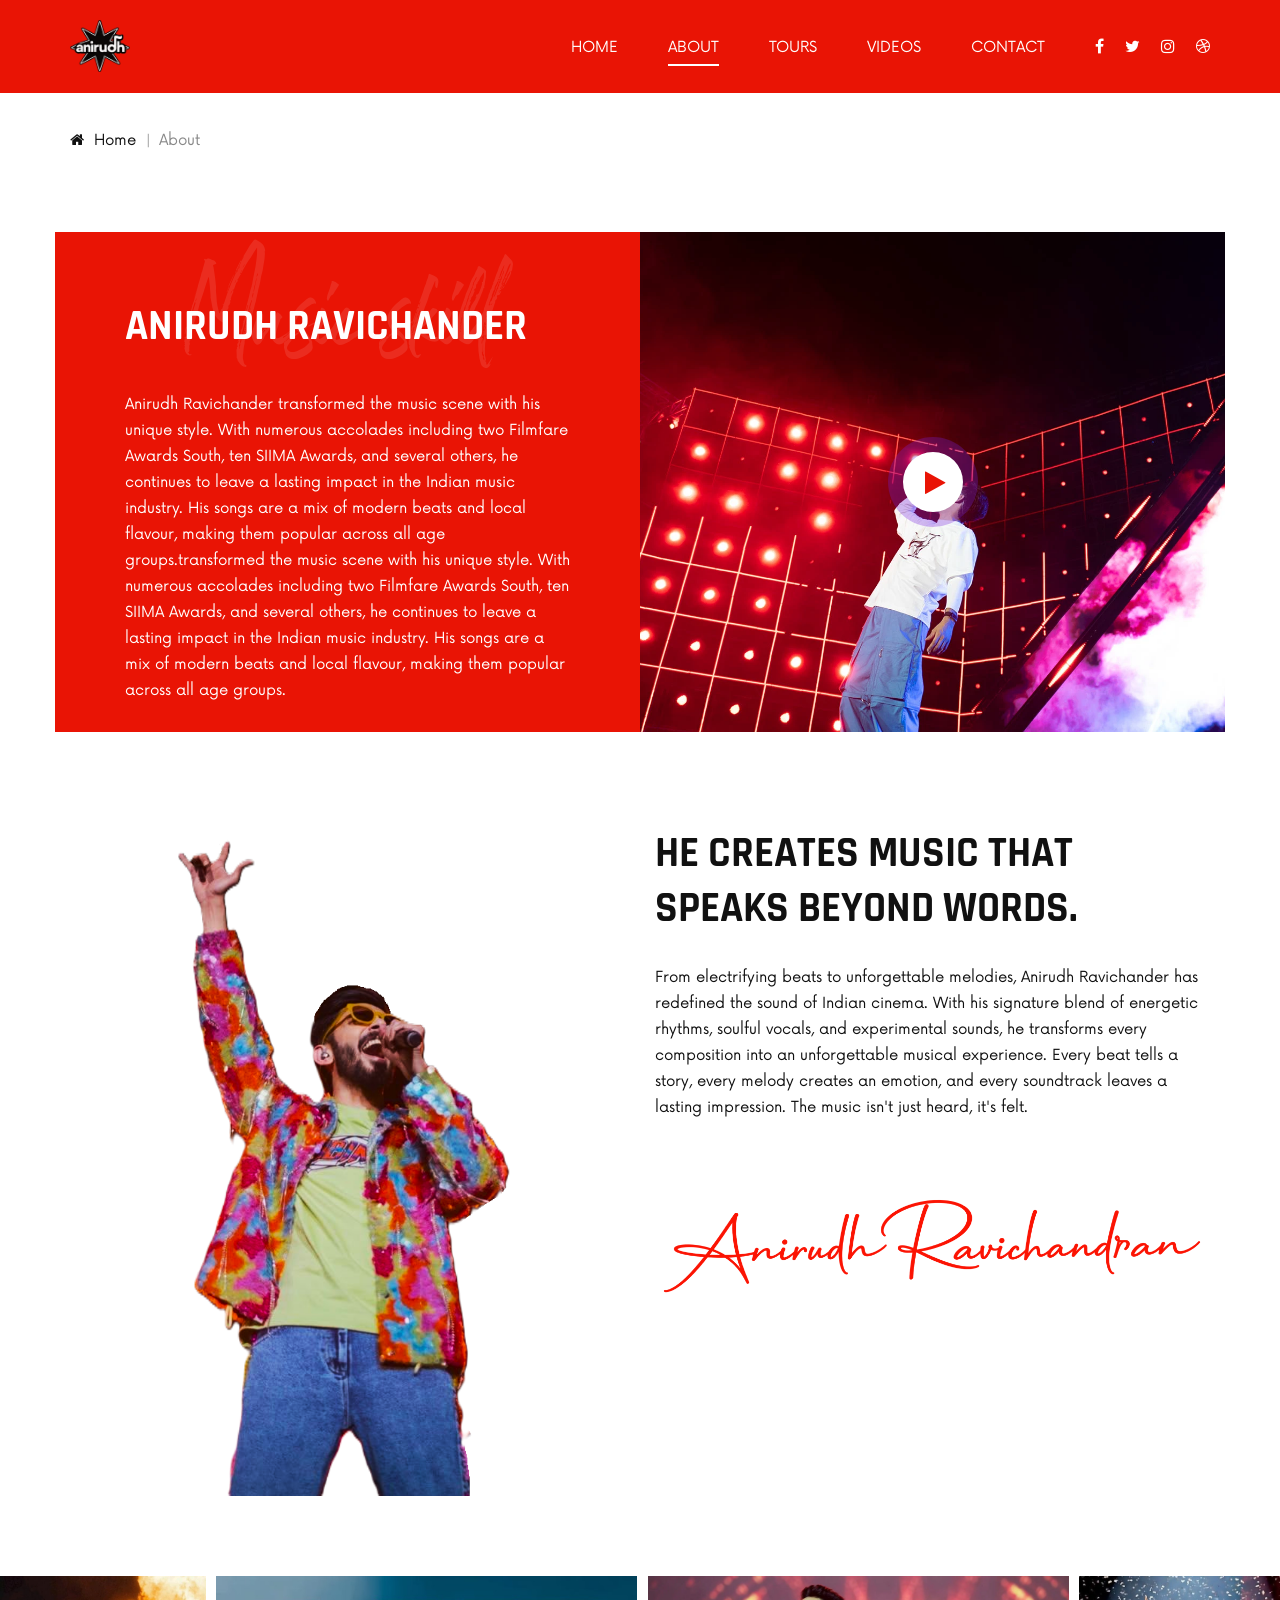
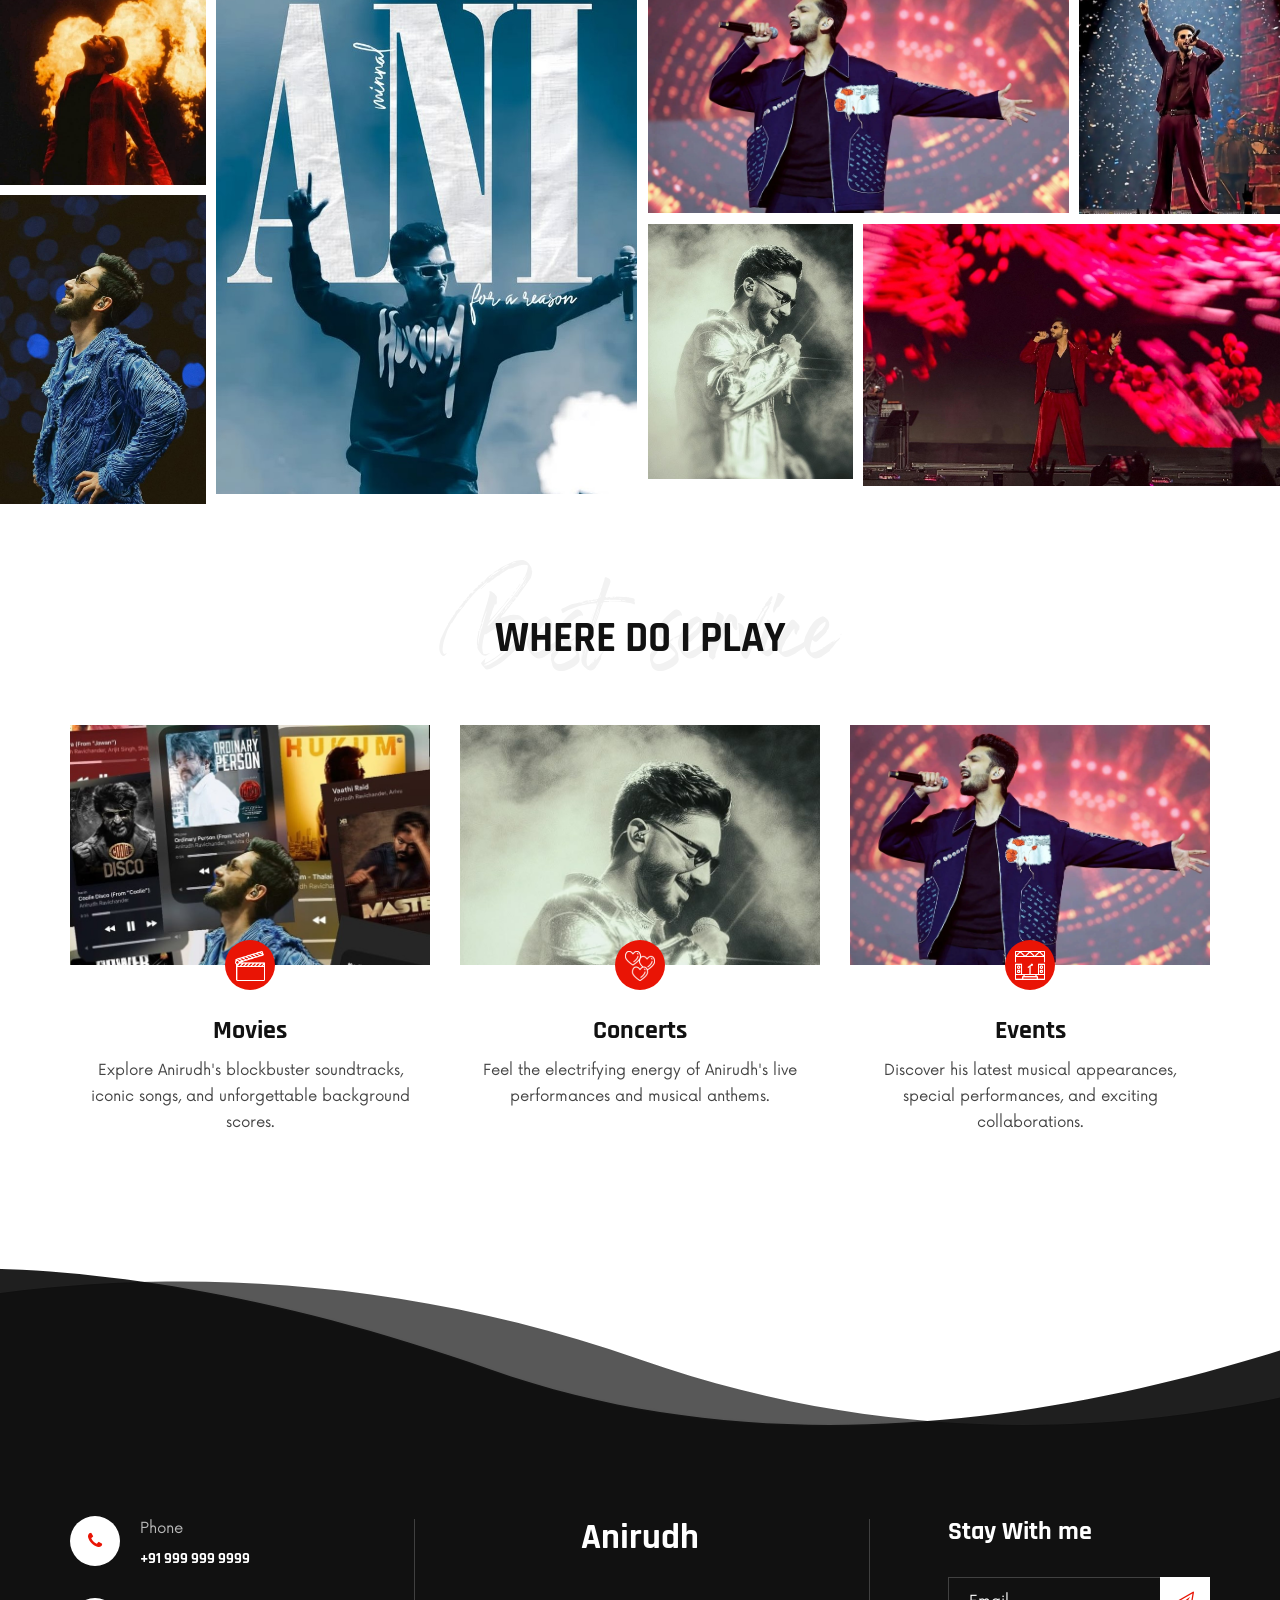
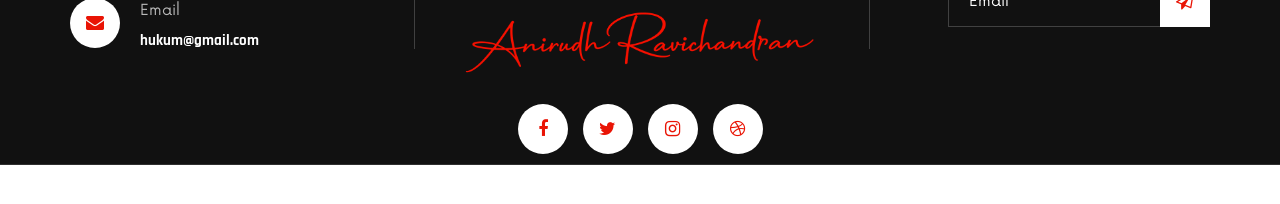
==== commit f003e156: "git commit -m "Removed unnecessary files and updated project structure"" ====
--- a/about.html
+++ b/about.html
@@ -36,7 +36,11 @@
             <div class="row">
                 <div class="col-lg-2 col-md-2">
                     <div class="header__logo">
-                        <a href="./index.html"><img src="img/logo.png" alt=""></a>
+                        <a href="./index.html">
+                            <div class="logo">
+                                <img src="img/file_00000000687481fa9ad27dab5bd6bde3.png" alt="">
+                            </div>
+                        </a>
                     </div>
                 </div>
                 <div class="col-lg-10 col-md-10">
@@ -45,23 +49,22 @@
                             <ul>
                                 <li><a href="./index.html">Home</a></li>
                                 <li class="active"><a href="./about.html">About</a></li>
-                                <li><a href="./discography.html">Discography</a></li>
                                 <li><a href="./tours.html">Tours</a></li>
                                 <li><a href="./videos.html">Videos</a></li>
-                                <li><a href="#">Pages</a>
+                                <!-- <li><a href="#">Pages</a>
                                     <ul class="dropdown">
                                         <li><a href="./about.html">About</a></li>
                                         <li><a href="./blog.html">Blog</a></li>
                                         <li><a href="./blog-details.html">Blog Details</a></li>
                                     </ul>
-                                </li>
+                                </li> -->
                                 <li><a href="./contact.html">Contact</a></li>
                             </ul>
                         </nav>
                         <div class="header__right__social">
-                            <a href="#"><i class="fa fa-facebook"></i></a>
-                            <a href="#"><i class="fa fa-twitter"></i></a>
-                            <a href="#"><i class="fa fa-instagram"></i></a>
+                            <a href="https://www.facebook.com/anirudhofficial/"><i class="fa fa-facebook"></i></a>
+                            <a href="https://x.com/anirudhofficial"><i class="fa fa-twitter"></i></a>
+                            <a href="https://www.instagram.com/anirudhofficial/"><i class="fa fa-instagram"></i></a>
                             <a href="#"><i class="fa fa-dribbble"></i></a>
                         </div>
                     </div>
@@ -94,37 +97,15 @@
                 <div class="col-lg-6 p-0">
                     <div class="skills__content">
                         <div class="section-title">
-                            <h2>DJ Alexandra Rud</h2>
-                            <h1>DJ’s skill</h1>
-                        </div>
-                        <p>DJ Rainflow knows how to move your mind, body and soul by delivering tracks that stand out
-                            from the norm.</p>
-                        <div class="skill__bar__item">
-                            <p>Perform</p>
-                            <div id="bar1" class="barfiller">
-                                <span class="tip"></span>
-                                <span class="fill" data-percentage="95"></span>
-                            </div>
-                        </div>
-                        <div class="skill__bar__item">
-                            <p>Use Midi</p>
-                            <div id="bar2" class="barfiller">
-                                <span class="tip"></span>
-                                <span class="fill" data-percentage="85"></span>
-                            </div>
-                        </div>
-                        <div class="skill__bar__item">
-                            <p>Remix and mash up</p>
-                            <div id="bar3" class="barfiller">
-                                <span class="tip"></span>
-                                <span class="fill" data-percentage="98"></span>
-                            </div>
-                        </div>
+                            <h2>Anirudh Ravichander</h2>
+                            <h1>Music skill</h1>
+                        </div>
+                        <p>Anirudh Ravichander transformed the music scene with his unique style. With numerous accolades including two Filmfare Awards South, ten SIIMA Awards, and several others, he continues to leave a lasting impact in the Indian music industry. His songs are a mix of modern beats and local flavour, making them popular across all age groups.transformed the music scene with his unique style. With numerous accolades including two Filmfare Awards South, ten SIIMA Awards, and several others, he continues to leave a lasting impact in the Indian music industry. His songs are a mix of modern beats and local flavour, making them popular across all age groups.</p>
                     </div>
                 </div>
                 <div class="col-lg-6 p-0">
-                    <div class="skills__video set-bg" data-setbg="img/skill-video.jpg">
-                        <a href="https://www.youtube.com/watch?v=S19UcWdOA-I?autoplay=1" class="play-btn video-popup"><i class="fa fa-play"></i></a>
+                    <div class="skills__video set-bg" data-setbg="img/tours/cd00c8246292335.69c17a61e583e.webp">
+                        <a href="https://www.youtube.com/watch?v=soyzqBzELaA?autoplay=1" class="play-btn video-popup"><i class="fa fa-play"></i></a>
                     </div>
                 </div>
             </div>
@@ -138,19 +119,18 @@
             <div class="row">
                 <div class="col-lg-6">
                     <div class="about__pic">
-                        <img src="img/about/about.png" alt="">
+                        <img src="img/about/57983856.png" alt="">
                     </div>
                 </div>
                 <div class="col-lg-6">
                     <div class="about__text">
                         <div class="section-title">
-                            <h2>He heard something that he knew to be music</h2>
-                        </div>
-                        <p>At vero eos et accusamus et iusto odi odgnissimos ducimus qui blanditiis praesentium volup
-                            tatum deleniti atque corrupti quos dolores et quas molestias excepturi sint occaecati
-                            cupiditate non provident, similique sunt in culpa qui officia deserunt mollitia animi quod
-                            justo pro an.</p>
-                        <img src="img/about/signature.png" alt="">
+                            <h2>He creates music that speaks beyond words.
+
+</h2>
+                        </div>
+                        <p>From electrifying beats to unforgettable melodies, Anirudh Ravichander has redefined the sound of Indian cinema. With his signature blend of energetic rhythms, soulful vocals, and experimental sounds, he transforms every composition into an unforgettable musical experience. Every beat tells a story, every melody creates an emotion, and every soundtrack leaves a lasting impression. The music isn't just heard, it's felt.</p>
+                        <img src="img/Anirudh Ravichandran Signature.png" alt="Anirudh Ravichandran Signature">
                     </div>
                 </div>
             </div>
@@ -165,27 +145,27 @@
                 <div class="col-lg-6">
                     <div class="row">
                         <div class="col-lg-4 col-md-4 col-sm-4 p-0">
-                            <img src="img/about/ap-1.jpg" alt="">
-                            <img src="img/about/ap-2.jpg" alt="">
+                            <img src="img/about/b373adf53e62584c8d1b0e24a2df6e6c.jpg.jpeg" alt="anirudh ravichander">
+                            <img src="img/about/0c3816e00b901e0b87d83b6885ad0cb4.jpg.jpeg" alt="anirudh ravichander">
                         </div>
                         <div class="col-lg-8 col-md-8 col-sm-8 p-0">
-                            <img src="img/about/ap-3.jpg" alt="">
+                            <img src="img/about/93b8bb7b80fb2cae51e3774c888e9c51.jpg.jpeg" alt="anirudh ravichander">
                         </div>
                     </div>
                 </div>
                 <div class="col-lg-6">
                     <div class="row">
                         <div class="col-lg-8 col-md-8 col-sm-8 p-0">
-                            <img src="img/about/ap-4.jpg" alt="">
+                            <img src="img/about/57983865.jpg" alt="anirudh ravichander  ">
                         </div>
                         <div class="col-lg-4 col-md-4 col-sm-4 p-0">
-                            <img src="img/about/ap-5.jpg" alt="">
+                            <img src="img/about/9ad1ec7e9c052d10d23aecbc94c2f99b.jpg.jpeg" alt="anirudh ravichander">
                         </div>
                         <div class="col-lg-4 col-md-4 col-sm-4 p-0">
-                            <img src="img/about/ap-6.jpg" alt="">
+                            <img src="img/about/1356c1954638195bf136fecf0e00c460.jpg.jpeg" alt="anirudh ravichander  ">
                         </div>
                         <div class="col-lg-8 col-md-8 col-sm-8 p-0">
-                            <img src="img/about/ap-7.jpg" alt="">
+                            <img src="img/about/57983861.jpg" alt="anirudh ravichander  ">
                         </div>
                     </div>
                 </div>
@@ -208,40 +188,40 @@
             <div class="row">
                 <div class="col-lg-4 col-md-6 col-sm-6">
                     <div class="about__services__item">
-                        <div class="about__services__item__pic set-bg" data-setbg="img/services/as-1.jpg">
+                        <div class="about__services__item__pic set-bg" data-setbg="img/about/1774dc4371a94299f166327b6ca43bdb.jpg.jpeg">
                             <div class="icon">
-                                <img src="img/services/as-icon-1.png" alt="">
+                                <img src="img/services/icons8-clapperboard-50.png" alt="">
                             </div>
                         </div>
                         <div class="about__services__item__text">
-                            <h4>Wedding</h4>
-                            <p>Lorem ipsum dolor sit amet, consectetur adipiscing elit, sed do eiusmod.</p>
+                            <h4>Movies</h4>
+                            <p>Explore Anirudh's blockbuster soundtracks, iconic songs, and unforgettable background scores.</p>
                         </div>
                     </div>
                 </div>
                 <div class="col-lg-4 col-md-6 col-sm-6">
                     <div class="about__services__item">
-                        <div class="about__services__item__pic set-bg" data-setbg="img/services/as-2.jpg">
+                        <div class="about__services__item__pic set-bg" data-setbg="img/about/1356c1954638195bf136fecf0e00c460.jpg.jpeg">
                             <div class="icon">
-                                <img src="img/services/as-icon-2.png" alt="">
+                                <img src="img/services/123.png" alt="">
                             </div>
                         </div>
                         <div class="about__services__item__text">
-                            <h4>Clubs and bar</h4>
-                            <p>Lorem ipsum dolor sit amet, consectetur adipiscing elit, sed do eiusmod.</p>
+                            <h4>Concerts</h4>
+                            <p>Feel the electrifying energy of Anirudh's live performances and musical anthems.</p>
                         </div>
                     </div>
                 </div>
                 <div class="col-lg-4 col-md-6 col-sm-6">
                     <div class="about__services__item">
-                        <div class="about__services__item__pic set-bg" data-setbg="img/services/as-3.jpg">
+                        <div class="about__services__item__pic set-bg" data-setbg="img/about/57983865.jpg">
                             <div class="icon">
-                                <img src="img/services/as-icon-3.png" alt="">
+                                <img src="img/services/icons8-music-festival-50.png" alt="">
                             </div>
                         </div>
                         <div class="about__services__item__text">
-                            <h4>Corporate events</h4>
-                            <p>Lorem ipsum dolor sit amet, consectetur adipiscing elit, sed do eiusmod.</p>
+                            <h4>Events</h4>
+                            <p>Discover his latest musical appearances, special performances, and exciting collaborations.</p>
                         </div>
                     </div>
                 </div>
@@ -265,19 +245,20 @@
                             <li>
                                 <i class="fa fa-envelope"></i>
                                 <p>Email</p>
-                                <h6>DJ.Music@gmail.com</h6>
+                                <h6>hukum@gmail.com</h6>
                             </li>
                         </ul>
                     </div>
                 </div>
                 <div class="col-lg-4 offset-lg-1 col-md-6">
                     <div class="footer__social">
-                        <h2>DJoz</h2>
+                        <h2>Anirudh</h2>
+                        <img src="img/Anirudh Ravichandran Signature.png" alt="">
                         <div class="footer__social__links">
-                            <a href="#"><i class="fa fa-facebook"></i></a>
-                            <a href="#"><i class="fa fa-twitter"></i></a>
-                            <a href="#"><i class="fa fa-instagram"></i></a>
-                            <a href="#"><i class="fa fa-dribbble"></i></a>
+                            <a href="https://www.facebook.com/anirudhofficial/"><i class="fa fa-facebook"></i></a>
+                            <a href="https://x.com/anirudhofficial"><i class="fa fa-twitter"></i></a>
+                            <a href="https://www.instagram.com/anirudhofficial/"><i class="fa fa-instagram"></i></a>
+                            <a href=""><i class="fa fa-dribbble"></i></a>
                         </div>
                     </div>
                 </div>
--- a/css/style.css
+++ b/css/style.css
@@ -171,20 +171,20 @@
 	text-transform: uppercase;
 	padding: 14px 25px 12px;
 	color: #ffffff;
-	background: #5c00ce;
+	background: rgb(233, 20, 5);
 	letter-spacing: 2px;
 }
 
 .primary-btn.border-btn {
 	background: transparent;
-	border: 2px solid #5c00ce;
+	border: 2px solid rgb(233, 20, 5);
 	color: #111111;
 }
 
 .site-btn {
 	font-size: 15px;
 	color: #ffffff;
-	background: #5c00ce;
+	background: rgb(233, 20, 5);
 	font-weight: 700;
 	letter-spacing: 2px;
 	border: none;
@@ -273,7 +273,7 @@
 
 .header.header--normal {
 	position: relative;
-	background: #290849;
+	background: rgb(233 20 5);
 }
 
 .header__logo {
@@ -282,6 +282,8 @@
 
 .header__logo a {
 	display: inline-block;
+	height: 1px;
+    width: 60px;
 }
 
 .header__nav {
@@ -429,7 +431,7 @@
 
 .hero__text .play-btn {
 	font-size: 26px;
-	color: #5c00ce;
+	color: rgb(233, 20, 5);
 	height: 90px;
 	width: 90px;
 	border-radius: 50%;
@@ -470,7 +472,7 @@
 
 .linear__icon i {
 	font-size: 50px;
-	color: #5c00ce;
+	color: rgb(233, 20, 5);
 }
 
 @-webkit-keyframes mymove {
@@ -563,7 +565,7 @@
 	font-size: 15px;
 	color: #ffffff;
 	display: inline-block;
-	background: #5c00ce;
+	background: rgb(233, 20, 5);
 	padding: 12px 8px 9px 20px;
 }
 
@@ -585,7 +587,7 @@
 }
 
 .event__item__text p i {
-	color: #5c00ce;
+	color: rgb(233, 20, 5);
 	margin-right: 8px;
 	font-size: 17px;
 }
@@ -635,8 +637,8 @@
 }
 
 .jp-state-playing .jp-play {
-	background: #5c00ce !important;
-	border-color: #5c00ce !important;
+	background: rgb(233, 20, 5) !important;
+	border-color: rgb(233, 20, 5) !important;
 }
 
 .jp-state-playing .jp-play:after {
@@ -646,8 +648,8 @@
 }
 
 .jp-audio .jp-play:focus {
-	background: #5c00ce !important;
-	border-color: #5c00ce !important;
+	background: rgb(233, 20, 5) !important;
+	border-color: rgb(233, 20, 5) !important;
 }
 
 .jp-audio .jp-play:focus:after {
@@ -674,7 +676,7 @@
 .jp-play-bar {
 	position: relative;
 	height: 100%;
-	background: #5c00ce;
+	background: rgb(233, 20, 5);
 	overflow: visible !important;
 }
 
@@ -718,7 +720,7 @@
 }
 
 .jp-volume-bar-value {
-	background: #5c00ce;
+	background: rgb(233, 20, 5);
 	height: 100%;
 }
 
@@ -814,7 +816,7 @@
 
 .youtube__item__pic .play-btn {
 	font-size: 16px;
-	color: #5c00ce;
+	color: rgb(233, 20, 5);
 	height: 60px;
 	width: 60px;
 	border-radius: 50%;
@@ -956,7 +958,7 @@
 
 .discography__item__text span {
 	font-size: 18px;
-	color: #5c00ce;
+	color: rgb(233, 20, 5);
 	font-weight: 700;
 }
 
@@ -1006,7 +1008,7 @@
 }
 
 .pagination__links a:hover {
-	background: #290849;
+	background: rgb(233 20 5);
 	color: #ffffff;
 }
 
@@ -1042,7 +1044,7 @@
 
 .footer__address ul li i {
 	font-size: 18px;
-	color: #5c00ce;
+	color: rgb(233, 20, 5);
 	height: 50px;
 	width: 50px;
 	background: #ffffff;
@@ -1100,7 +1102,7 @@
 
 .footer__social .footer__social__links a {
 	font-size: 18px;
-	color: #5c00ce;
+	color: rgb(233, 20, 5);
 	height: 50px;
 	width: 50px;
 	background: #ffffff;
@@ -1162,7 +1164,7 @@
 
 .footer__newslatter form button {
 	font-size: 18px;
-	color: #5c00ce;
+	color: rgb(233, 20, 5);
 	position: absolute;
 	right: 0;
 	top: 0;
@@ -1186,7 +1188,7 @@
 }
 
 .footer__copyright__text a:hover {
-	color: #5c00ce;
+	color: rgb(233, 20, 5);
 }
 
 .footer__copyright__text i {
@@ -1274,9 +1276,9 @@
 }
 
 .skills__content {
-	background: #5c00ce;
+	background: rgb(233, 20, 5);
 	height: 500px;
-	padding: 100px 70px 60px;
+	padding: 70px 70px 60px;
 }
 
 .skills__content .section-title h2 {
@@ -1342,7 +1344,7 @@
 
 .skills__video .play-btn {
 	font-size: 26px;
-	color: #5c00ce;
+	color: rgb(233, 20, 5);
 	height: 90px;
 	width: 90px;
 	border-radius: 50%;
@@ -1421,7 +1423,7 @@
 .about__services__item__pic .icon {
 	height: 50px;
 	width: 50px;
-	background: #5c00ce;
+	background: rgb(233, 20, 5);
 	border-radius: 50%;
 	line-height: 50px;
 	text-align: center;
@@ -1432,6 +1434,10 @@
 	bottom: -25px;
 }
 
+.about__services__item__pic .icon img {
+	height: 30px;
+	width: 30px;
+}
 .about__services__item__text {
 	text-align: center;
 	padding: 50px 10px 30px;
@@ -1547,9 +1553,9 @@
 	top: 15px;
 	height: 60px;
 	width: 60px;
-	background: -webkit-gradient(linear, left top, right top, from(#7E00AD), to(#5C00CE));
-	background: -o-linear-gradient(left, #7E00AD, #5C00CE);
-	background: linear-gradient(to right, #7E00AD, #5C00CE);
+	background: -webkit-gradient(linear, left top, right top, from(#7E00AD), to(rgb(233, 20, 5)));
+	background: -o-linear-gradient(left, #7E00AD, rgb(233, 20, 5));
+	background: linear-gradient(to right, #7E00AD, rgb(233, 20, 5));
 	border-radius: 50%;
 	content: "";
 	z-index: -1;
@@ -1560,13 +1566,13 @@
 }
 
 .service__item {
-	background: #5c00ce;
+	background: rgb(233, 20, 5);
 	height: 320px;
 	padding: 70px 40px 40px 70px;
 }
 
 .service__item.deep-bg {
-	background: #5400BC;
+	background: rgba(255, 17, 0, 0.758);
 }
 
 .service__item h4 {
@@ -1632,7 +1638,7 @@
 }
 
 .tours__item__text .tours__text__widget ul li i {
-	color: #5c00ce;
+	color: rgb(233, 20, 5);
 	position: absolute;
 	left: 0;
 	top: 3px;
@@ -1667,7 +1673,7 @@
 	font-weight: 700;
 	display: inline-block;
 	padding: 14px 25px 12px 30px;
-	background: #5c00ce;
+	background: rgb(233, 20, 5);
 	float: right;
 }
 
@@ -1751,7 +1757,7 @@
 .videos__large__item .play-btn {
 	height: 50px;
 	width: 50px;
-	background: #5c00ce;
+	background: rgb(233, 20, 5);
 	border-radius: 50%;
 	font-size: 18px;
 	line-height: 50px;
@@ -1817,7 +1823,7 @@
 .videos__item__pic .play-btn {
 	height: 40px;
 	width: 40px;
-	background: #5c00ce;
+	background: rgb(233, 20, 5);
 	border-radius: 50%;
 	font-size: 16px;
 	line-height: 40px;
@@ -1842,7 +1848,7 @@
 	list-style: none;
 	display: inline-block;
 	margin-right: 18px;
-	color: #5c00ce;
+	color: rgb(233, 20, 5);
 	position: relative;
 }
 
@@ -1934,7 +1940,7 @@
 .blog__large__text span {
 	font-size: 13px;
 	text-transform: uppercase;
-	color: #5c00ce;
+	color: rgb(233, 20, 5);
 }
 
 .blog__large__text h4 {
@@ -2007,7 +2013,7 @@
 .blog__item__text span {
 	font-size: 13px;
 	text-transform: uppercase;
-	color: #5c00ce;
+	color: rgb(233, 20, 5);
 }
 
 .blog__item__text h5 {
@@ -2200,7 +2206,7 @@
 .blog__details__item__text span {
 	font-size: 13px;
 	text-transform: uppercase;
-	color: #5c00ce;
+	color: rgb(233, 20, 5);
 }
 
 .blog__details__item__text h3 {
@@ -2282,7 +2288,7 @@
 
 .blog__details__quote i {
 	font-size: 36px;
-	color: #5c00ce;
+	color: rgb(233, 20, 5);
 	position: absolute;
 	right: 40px;
 	bottom: 35px;
@@ -2560,7 +2566,7 @@
 	border-radius: 50%;
 	line-height: 70px;
 	text-align: center;
-	color: #5c00ce;
+	color: rgb(233, 20, 5);
 	position: absolute;
 	left: 0;
 	top: -4px;
@@ -2809,7 +2815,8 @@
 		border-radius: 0;
 		padding: 12px 15px;
 		float: none;
-		background: #5c00ce;
+		color: #ffffff;
+		background: rgba(243, 94, 83, 0);
 	}
 	.slicknav_nav {
 		position: absolute;
@@ -2834,12 +2841,12 @@
 	}
 	.slicknav_nav a:hover {
 		border-radius: 0;
-		background: #5c00ce;
+		background: rgb(233, 20, 5);
 		color: #ffffff;
 	}
 	.slicknav_nav .slicknav_row:hover {
 		border-radius: 0;
-		background: #5c00ce;
+		background: rgb(233, 20, 5);
 		color: #ffffff;
 	}
 	.service__item {
